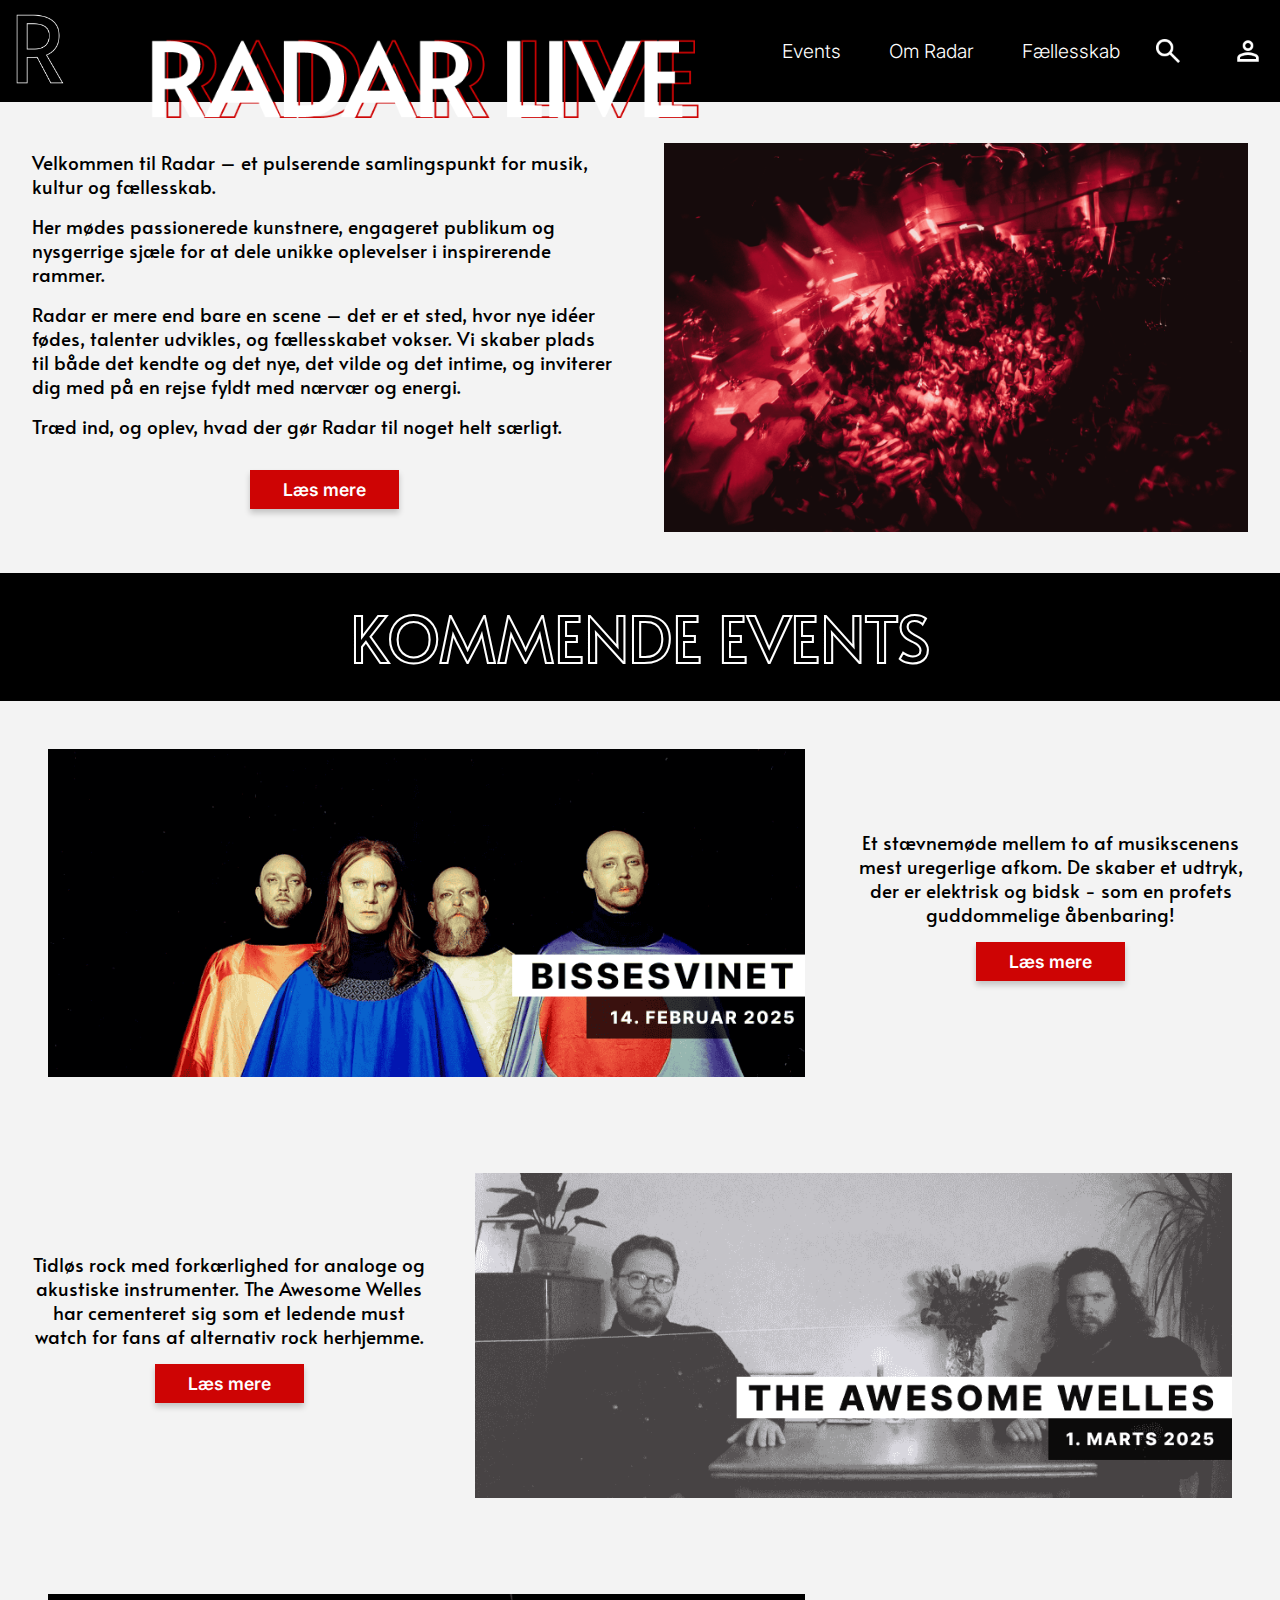
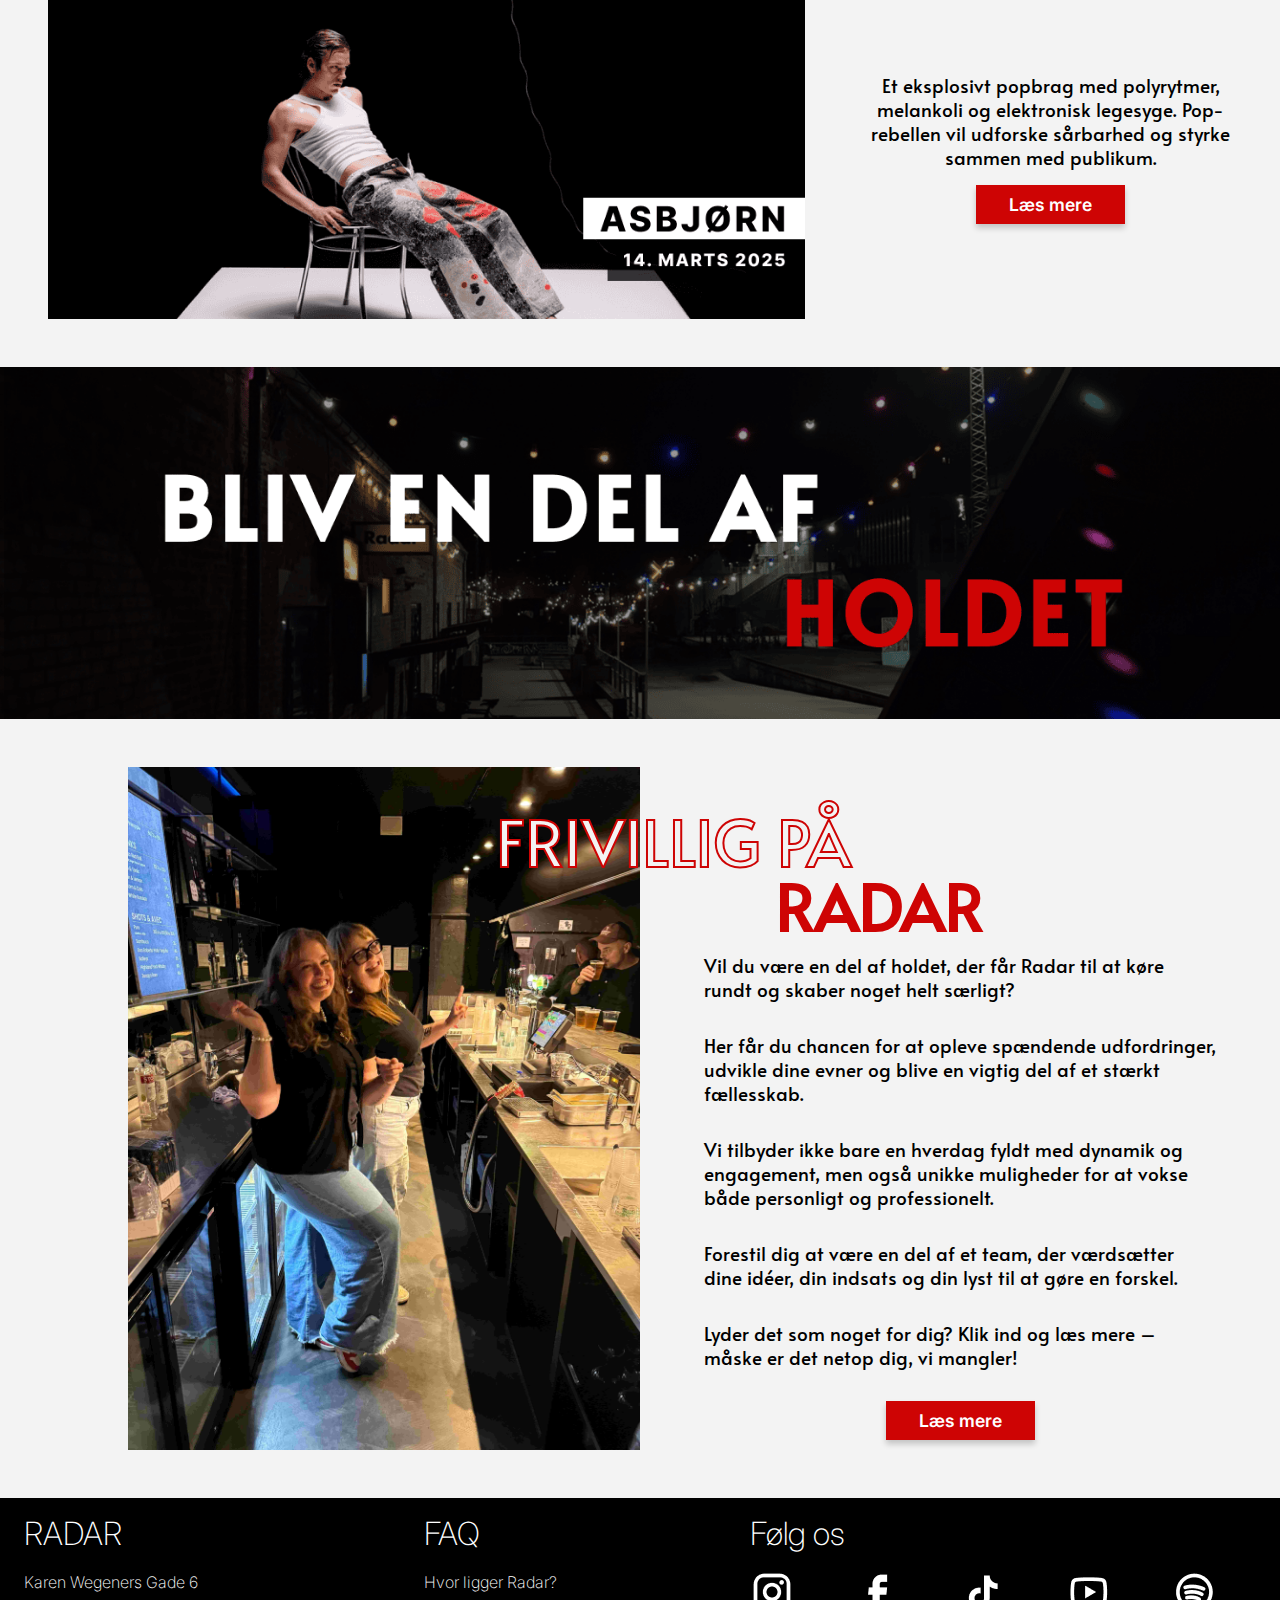
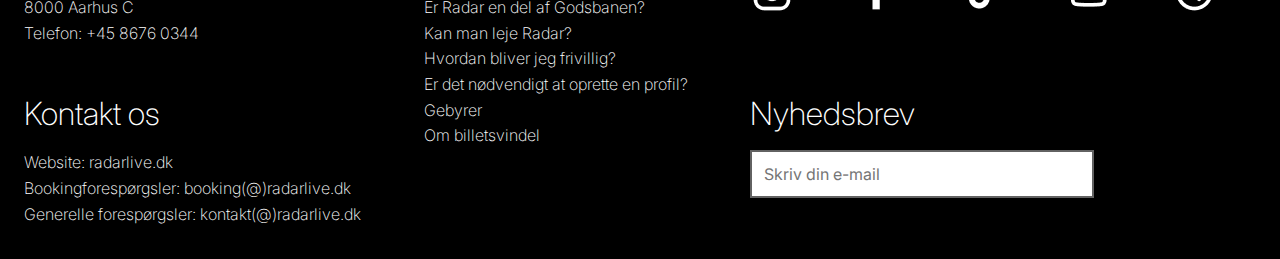
==== index.html @ 131a216a "Ny kloning med alle opdateringer" ====
<!DOCTYPE html>
<html lang="da">
  <head>
    <meta charset="UTF-8" />
    <meta name="viewport" content="width=device-width, initial-scale=1.0" />
    <title>RADAR LIVE</title>
    <link rel="icon" type="image/png" href="img/sort-lille-logo.png" />
    <!--CSS-->
    <link rel="stylesheet" href="css/style.css" />
    <!--Connected til google fonts og icons-->
    <link rel="preconnect" href="https://fonts.googleapis.com" />
    <link rel="preconnect" href="https://fonts.gstatic.com" crossorigin />
    <link href="https://fonts.googleapis.com/css2?family=Alata&family=Inter:ital,opsz,wght@0,14..32,100..900;1,14..32,100..900&display=swap" rel="stylesheet" />
  </head>

  <!------------------------------------------ body starter ------------------------------------------>
  <body>
    <!------------------------------------------ header starter ------------------------------------------>
    <header>
      <nav class="navigationsbar">
        <!-- logoer -->
        <div>
          <a href="index.html"><img src="img/hvidt-lille-logo.png" alt="RADAR logo" class="lille-logo" /></a>
        </div>
        <div>
          <a href="index.html"><img src="img/stort-logo.png" alt="RADAR LIVE" class="stort-logo" /></a>
        </div>

        <!-- burgermenuen -->
        <input type="checkbox" id="burgermenu" />
        <label for="burgermenu" class="menu-ikon">
          <img src="img/burgermenu.png" alt="Burgermenu" />
        </label>

        <!-- Submenu -->
        <div class="menu-items">
          <ul>
            <li><a href="#">EVENTS</a></li>
            <ul class="events-extra-items">
              <li><a href="kalender.html">KALENDER</a></li>
              <li><a href="#">TIDLIGERE EVENTS</a></li>
              <li><a href="#">BOOK RADAR</a></li>
            </ul>
            <li><a href="#">OM RADAR</a></li>
            <ul class="radar-extra-items">
              <li><a href="om-os.html">OM OS</a></li>
              <li><a href="#">STØT OS</a></li>
              <li><a href="#">VORES TEAM</a></li>
              <li><a href="#">NYHEDER</a></li>
              <li><a href="#">LOKALE SAMARBEJDER</a></li>
            </ul>
            <li><a href="#">FÆLLESSKAB</a></li>
            <ul class="faellesskab-extra-items">
              <li><a href="#">BLIV FRIVILLIG</a></li>
              <li><a href="bliv-medlem.html">BLIV MEDLEM</a></li>
              <li><a href="#">RADAR-BLOG</a></li>
              <li><a href="#">GALLERI</a></li>
              <li><a href="#">MERCHANDISE</a></li>
            </ul>
            <li><a href="#">MIN PROFIL</a></li>
            <li><a href="#">SØG</a></li>
            <li>
              <a href="#"><img src="img/frivillig-knap.png" alt="Bliv frivillig knap" class="frivillig-dropdown-knap" /></a>
            </li>
          </ul>
        </div>

        <!-- menupunkterne -->
        <div class="menupunkter">
          <a href="#">Events</a>
          <ul class="events-dropdown-menu">
            <li><a href="kalender.html">KALENDER</a></li>
            <li><a href="#">TIDLIGERE EVENTS</a></li>
            <li><a href="#">BOOK RADAR</a></li>
            <li>
              <a href="#"><img src="img/frivillig-knap.png" alt="Bliv frivillig knap" class="frivillig-dropdown-knap" /></a>
            </li>
          </ul>
          <a href="#">Om Radar</a>
          <ul class="radar-dropdown-menu">
            <li><a href="om-os.html">OM OS</a></li>
            <li><a href="#">STØT OS</a></li>
            <li><a href="#">LOKALE SAMARBEJDER</a></li>
            <li><a href="#">VORES TEAM</a></li>
            <li><a href="#">NYHEDER</a></li>
            <li>
              <a href="#"><img src="img/frivillig-knap.png" alt="Bliv frivillig knap" class="frivillig-dropdown-knap" /></a>
            </li>
          </ul>
          <a href="#">Fællesskab</a>
          <ul class="faellesskab-dropdown-menu">
            <li><a href="#">BLIV FRIVILLIG</a></li>
            <li><a href="bliv-medlem.html">BLIV MEDLEM</a></li>
            <li><a href="#">RADAR-BLOG</a></li>
            <li><a href="#">GALLERI</a></li>
            <li><a href="#">MERCHANDISE</a></li>
            <li>
              <a href="#"><img src="img/frivillig-knap.png" alt="Bliv frivillig knap" class="frivillig-dropdown-knap" /></a>
            </li>
          </ul>
        </div>

        <!-- søg og profil ikoner -->
        <div class="ikoner">
          <img src="img/soeg.png" alt="Søg" class="ikon" />
          <img src="img/profil.png" alt="Profil" class="ikon" />
        </div>
      </nav>
    </header>

    <!------------------------------------------ main starter ------------------------------------------>
    <main class="grid-container">
      <!---------------------- velkomst til mobil ---------------------->
      <section class="velkomst-mobil">
        <!-- billede taget af Jens Nordhausen -->
        <img src="img/forsidebillede-rod.png" alt="Billede af publikum" class="rod-forsidebillede" />

        <!-- overskrift -->
        <h1 id="velkomst-outline-overskrift">VELKOMMEN TIL</h1>
        <h2 id="rod-velkomst-overskrift">RADAR</h2>

        <!-- tekst -->
        <div class="forside-tekst">
          <p id="linje-et-velkomst-mobil">Et pulserende samlingspunkt for musik, kultur og fællesskab!</p>
          <p>Træd ind, og oplev, hvad der gør Radar til noget helt særligt.</p>
        </div>

        <!---------------------- velkomst til tablet ---------------------->
        <section class="velkomst-tablet">
          <div class="forside-tekst-tablet">
            <p id="forste-linje-tablet">Et pulserende samlingspunkt for musik, kultur og fællesskab.</p>
            <p class="anden-linje-desktop">Her mødes passionerede kunstnere, engageret publikum og nysgerrige sjæle for at dele unikke oplevelser i inspirerende rammer.</p>
            <p class="tredje-linje-desktop">
              Radar er mere end bare en scene – det er et sted, hvor nye idéer fødes, talenter udvikles, og fællesskabet vokser. Vi skaber plads til både det kendte og det nye, det vilde og det
              intime, og inviterer dig med på en rejse fyldt med nærvær og energi.
            </p>
            <p class="fjerde-linje-desktop">Træd ind, og oplev, hvad der gør Radar til noget helt særligt.</p>
          </div>
        </section>

        <!-- første knap -->
        <div class="knap-container">
          <a href="om-os.html"><button class="forside-knap">Læs mere</button></a>
        </div>
      </section>

      <!---------------------- velkomst til desktop ---------------------->
      <section class="velkomst-desktop">
        <img src="img/forsidebillede-rod.png" alt="Billede af publikum" class="rod-forsidebillede-desktop" />
        <div class="forside-tekst-desktop">
          <p id="forste-linje-desktop">Velkommen til Radar – et pulserende samlingspunkt for musik, kultur og fællesskab.</p>
          <p class="anden-linje-desktop">Her mødes passionerede kunstnere, engageret publikum og nysgerrige sjæle for at dele unikke oplevelser i inspirerende rammer.</p>
          <p class="tredje-linje-desktop">
            Radar er mere end bare en scene – det er et sted, hvor nye idéer fødes, talenter udvikles, og fællesskabet vokser. Vi skaber plads til både det kendte og det nye, det vilde og det intime,
            og inviterer dig med på en rejse fyldt med nærvær og energi.
          </p>
          <p class="fjerde-linje-desktop">Træd ind, og oplev, hvad der gør Radar til noget helt særligt.</p>
          <div class="knap-container-desktop">
            <a href="om-os.html"><button class="forside-knap">Læs mere</button></a>
          </div>
        </div>
      </section>

      <!---------------------- koncertforslag mobil og tablet ---------------------->
      <!-- første banner -->
      <section>
        <h1 class="kommende-events-banner">KOMMENDE EVENTS</h1>
      </section>

      <!-- bissesvinet -->
      <section>
        <img src="img/artister/bissesvinet-mobil.png" alt="Billede af Bissesvinet" class="banner-mobil" />
        <img src="img/artister/bissesvinet-desktop.png" alt="Billede af Bissesvinet" class="banner-tablet" />
        <p class="bissesvinet-mobiltekst">Oplev et stævnemøde mellem to af musikscenens mest uregerlige afkom.</p>
        <div class="knap-container">
          <button class="forside-knap">Læs mere</button>
        </div>
        <!--desktop-->
        <div class="bissesvinet-desktop">
          <img src="img/artister/bissesvinet-desktop.png" alt="Billede af Bissesvinet" class="artist-forside" />
          <p class="bissesvinet-tekst-desktop">
            Et stævnemøde mellem to af musikscenens mest uregerlige afkom. De skaber et udtryk, der er elektrisk og bidsk - som en profets guddommelige åbenbaring!
            <button class="desktop-forside-knap">Læs mere</button>
          </p>
        </div>
      </section>

      <!-- the awesome welles -->
      <section>
        <img src="img/artister/taw-mobil.png" alt="Billede af The Awesome Welles" class="banner-mobil" />
        <img src="img/artister/taw-desktop.png" alt="Billede af The Awesome Welles" class="banner-tablet" />
        <p class="taw-mobiltekst">Tidløs rock med forkærlighed for analoge og akustiske instrumenter.</p>
        <div class="knap-container">
          <button class="forside-knap">Læs mere</button>
        </div>
        <!--desktop-->
        <div class="taw-desktop">
          <img src="img/artister/taw-desktop.png" alt="Billede af The Awesome Welles" class="taw-artist-forside" />
          <p class="taw-tekst-desktop">
            Tidløs rock med forkærlighed for analoge og akustiske instrumenter. The Awesome Welles har cementeret sig som et ledende must watch for fans af alternativ rock herhjemme.
            <button class="desktop-forside-knap">Læs mere</button>
          </p>
        </div>
      </section>

      <!-- asbjørn -->
      <section>
        <img src="img/artister/asbjorn-mobil.png" alt="Billede af Asbjørn" class="banner-mobil" />
        <img src="img/artister/asbjorn-desktop.png" alt="Billede af Asbjørn" class="banner-tablet" />
        <p class="asbjorn-mobiltekst">Et eksplosivt popbrag med polyrytmer, melankoli og elektronisk legesyge.</p>
        <div class="knap-container">
          <button class="forside-knap">Læs mere</button>
        </div>
        <!--desktop-->
        <div class="asbjorn-desktop">
          <img src="img/artister/asbjorn-desktop.png" alt="Billede af Asbjørn" class="artist-forside" />
          <p class="asbjorn-tekst-desktop">
            Et eksplosivt popbrag med polyrytmer, melankoli og elektronisk legesyge. Pop-rebellen vil udforske sårbarhed og styrke sammen med publikum.
            <button class="desktop-forside-knap">Læs mere</button>
          </p>
        </div>
      </section>

      <!---------------------- frivillig sektion ---------------------->
      <!-- banner -->
      <section>
        <img src="img/frivillig-banner-mobil.png" alt="Bliv frivillig på radar-banner" class="banner-mobil" />
        <img src="img/frivillig-banner-desktop.png" alt="Bliv en del af holdet banner" class="frivillig-banner" />
      </section>
      <!-- selve frivillig sektionen -->
      <section class="frivillig-sektion-mobil">
        <img src="img/emma-minna-mobil.png" alt="To frivillige bag baren" class="emma-minna-mobil" />
        <img src="img/emma-minna-desktop.jpg" alt="To frivillige bag baren" class="emma-minna-desktop" />
        <div>
          <p class="sektion-overskrift">Vil du være med til at skabe noget helt særligt?</p>
          <p class="brodtekst-mobil">Bliv frivillig hos os og mærk, hvor fedt det er at gøre en forskel for lokalsamfundet og kulturscenen samtidig med, at du får uforglemmelige oplevelser.</p>
          <p class="brodtekst-mobil">
            Er du klar? <br />
            Klik ind og læs mere – måske er det lige dig vi mangler!
          </p>
          <div class="knap-container">
            <button class="forside-knap">Læs mere</button>
          </div>
        </div>
      </section>

      <!-- desktop-->
      <section class="frivillig-sektion-desktop">
        <img src="img/emma-minna-desktop.jpg" alt="To frivillige bag baren" class="emma-minna-desktop" />
        <h1 id="frivillig-outline-overskrift">FRIVILLIG PÅ</h1>
        <h2 id="rod-frivillig-overskrift">RADAR</h2>
        <div class="brodtekst-desktop">
          <p>Vil du være en del af holdet, der får Radar til at køre rundt og skaber noget helt særligt?</p>
          <p>Her får du chancen for at opleve spændende udfordringer, udvikle dine evner og blive en vigtig del af et stærkt fællesskab.</p>
          <p>Vi tilbyder ikke bare en hverdag fyldt med dynamik og engagement, men også unikke muligheder for at vokse både personligt og professionelt.</p>
          <p>Forestil dig at være en del af et team, der værdsætter dine idéer, din indsats og din lyst til at gøre en forskel.</p>
          <p>Lyder det som noget for dig? Klik ind og læs mere – måske er det netop dig, vi mangler!</p>
          <button class="desktop-forside-knap">Læs mere</button>
        </div>
      </section>
    </main>

    <!------------------------------------------ footer ------------------------------------------>
    <footer>
      <div class="footer-mobil">
        <!-- radar sektion -->
        <h1 class="footer-overskrift-mobil">RADAR</h1>
        <p class="footer-tekst-mobil">
          Karen Wegeners Gade 6 <br />
          8000 Aarhus C <br />
          Telefon: +45 8676 0344
        </p>

        <!-- kontakt os sektion -->
        <h2 class="footer-overskrift-mobil">Kontakt os</h2>
        <p class="footer-tekst-mobil">
          Website: radarlive.dk <br />
          Bookingforespørgsler: booking(@)radarlive.dk <br />
          Generelle forespørgsler: kontakt(@)radarlive.dk
        </p>

        <!-- faq sektion -->
        <h3 class="footer-overskrift-mobil">FAQ</h3>
        <p class="footer-tekst-mobil">
          Hvordan bliver jeg frivillig? <br />
          Hvor ligger Radar? <br />
          Om billetsvindel
        </p>

        <!-- følg os sektion -->
        <h4 class="footer-overskrift-mobil">Følg os</h4>
        <img src="img/some-ikoner.png" alt="SoMe-ikoner" class="some-ikoner" />

        <!-- nyhedsbrev sektion -->
        <h5 class="footer-overskrift-mobil">Nyhedsbrev</h5>
        <form>
          <input type="email" placeholder="Skriv din e-mail" class="email-felt" required />
        </form>
      </div>
      <!------------------- desktop ------------------->
      <div class="footer-desktop">
        <!-- radar sektion -->
        <h1 class="radar-footer-overskrift-desktop">RADAR</h1>
        <p class="radar-footer-tekst-desktop">
          Karen Wegeners Gade 6 <br />
          8000 Aarhus C <br />
          Telefon: +45 8676 0344
        </p>

        <!-- kontakt os sektion -->
        <h2 class="kontakt-footer-overskrift-desktop">Kontakt os</h2>
        <p class="kontakt-footer-tekst-desktop">
          Website: radarlive.dk <br />
          Bookingforespørgsler: booking(@)radarlive.dk <br />
          Generelle forespørgsler: kontakt(@)radarlive.dk
        </p>

        <!-- faq sektion -->
        <h3 class="faq-footer-overskrift-desktop">FAQ</h3>
        <p class="faq-footer-tekst-desktop">
          Hvor ligger Radar? <br />
          Er Radar en del af Godsbanen? <br />
          Kan man leje Radar? <br />
          Hvordan bliver jeg frivillig? <br />
          Er det nødvendigt at oprette en profil? <br />
          Gebyrer <br />
          Om billetsvindel
        </p>

        <!-- følg os sektion -->
        <h4 class="some-footer-overskrift-desktop">Følg os</h4>
        <img src="img/some-ikoner.png" alt="SoMe-ikoner" class="some-ikoner" />

        <!-- nyhedsbrev sektion -->
        <h5 class="nyhedsbrev-footer-overskrift-desktop">Nyhedsbrev</h5>
        <form class="nyhedsbrev">
          <input type="email" placeholder="Skriv din e-mail" class="email-felt" required />
        </form>
      </div>
    </footer>
  </body>
</html>
---- css/style.css ----
/* CSS Reset */
*,
*::after,
*::before {
  margin: 0;
  padding: 0;
  box-sizing: border-box;
}

/* prettier-ignore */
html, body, div, span, applet, object, iframe, h1, h2, h3, h4, h5, h6, p, blockquote, pre, a, abbr, acronym, address, big, cite, code,
del, dfn, em, img, ins, kbd, q, s, samp, small, strike, strong, sub, sup, tt, var, b, u, i, center, dl, dt, dd, ol, ul, li,
fieldset, form, label, legend, table, caption, tbody, tfoot, thead, tr, th, td, article, aside, canvas, details, embed, figure, figcaption, 
footer, header, hgroup, menu, nav, output, ruby, section, summary, time, mark, audio, video {
	margin: 0;
	padding: 0;
	border: 0;
	font-size: 100%;
	font: inherit;
	vertical-align: baseline;
}

/* HTML5 display-role reset for older browsers */
/* prettier-ignore */
article, aside, details, figcaption, figure, footer, header, hgroup, menu, nav, section {
	display: block;
}

/* prettier-ignore */
ol, ul {
	list-style: none;
}
/* prettier-ignore */
blockquote, q {
	quotes: none;
}
/* prettier-ignore */
blockquote:before, blockquote:after,
q:before, q:after {
	content: '';
	content: none;
}
table {
  border-collapse: collapse;
  border-spacing: 0;
}

/* ------------------------------------------------ Min css starter ------------------------------------------------ */
body {
  background-color: #f3f3f3;
  font-size: 1.2rem;
  font-family: "alata", sans-serif;
  font-weight: 400;
  line-height: 1.5rem;
  overflow-x: hidden;
}

/* ------------------------------------------------ navigationsbar ------------------------------------------------ */
/* -- navigation -- */
.navigationsbar {
  display: grid;
  grid-template-columns: auto 1fr auto;
  position: relative;
  background-color: black;
  align-items: center;
  padding: 0.5rem 1rem;
}

/* -- logo -- */
.lille-logo {
  grid-area: "lille-logo";
  width: auto;
  max-width: 2rem;
}

/* -- Skjul menupunkter, søg/profil ikoner, stort logo og checkboxen -- */
/* prettier-ignore */
.menupunkter, .ikoner, .stort-logo, #burgermenu, .events-extra-items, .radar-extra-items, .faellesskab-extra-items {
  display: none;
}

/* -- Burgermenu-ikon styling (åbner menuen) -- */
.menu-ikon {
  display: block;
  width: 2rem;
  grid-area: "burgermenu";
}

.menu-ikon img {
  width: 120%;
  height: auto;
}

/* -- Submenu styling -- */
.menu-items {
  display: none;
  position: absolute;
  top: 100%;
  width: 100%;
  background-color: #ce3434;
  padding: 1rem;
  box-shadow: -0.25rem 0.25rem 0.5rem rgba(0, 0, 0, 0.2); /* skygge */
  text-align: left;
  z-index: 1;
}

.frivillig-dropdown-knap {
  width: 50%;
}

/* -- når submenuen er åben -- */
#burgermenu:checked + .menu-ikon + .menu-items {
  display: block;
}

.menu-items ul {
  list-style: none;
}

.menu-items li {
  padding: 0.5rem 0;
}

.menu-items a {
  color: white;
  text-decoration: none;
  font-family: inter, sans-serif;
  font-size: 1.3rem;
}

/* -- Hover effekt på menupunkter -- */
.menu-items a:hover {
  text-decoration: underline white;
}

/* Juster skrifttype for alle ekstra punkter */
.events-extra-items li a,
.radar-extra-items li a,
.faellesskab-extra-items li a {
  font-size: 1rem;
  margin-left: 2rem;
}

.menu-items ul > li:first-child:hover + .events-extra-items,
.events-extra-items:hover {
  display: block;
}

/* Vis radar-extra-items ved hover over OM RADAR */
.menu-items ul > li:nth-child(3):hover + .radar-extra-items,
.radar-extra-items:hover {
  display: block;
}

/* Vis faellesskab-extra-items ved hover over FÆLLESSKAB */
.menu-items ul > li:nth-child(5):hover + .faellesskab-extra-items,
.faellesskab-extra-items:hover {
  display: block;
}

/* ------------------------------------------------ forside ------------------------------------------------ */
.grid-container {
  display: grid;
  grid-template-columns: 1fr;
  width: 100%;
}

/* -- forside billede -- */
.rod-forsidebillede {
  max-width: 100vw;
  height: auto;
}

/* -- overskrift -- */
#velkomst-outline-overskrift {
  font-size: 3rem;
  color: transparent;
  -webkit-text-stroke: 2px #ce0404;
  text-align: center;
  margin-top: 1rem;
  margin-bottom: 0.5rem;
  line-height: 1;
}

#rod-velkomst-overskrift {
  font-size: 3rem;
  color: #ce0404;
  -webkit-text-stroke: 2px #ce0404;
  text-align: center;
  line-height: 1;
}

/* -- velkomst tekst mobil -- */
.forside-tekst {
  display: grid;
  text-align: center;
  line-height: 1.3;
  margin: 2rem 3rem 0rem 3rem;
}

.velkomst-mobil {
  display: grid;
}

#linje-et-velkomst-mobil {
  margin-bottom: 1rem;
}

/* -- skjul tablet og desktop indhold -- */
/* prettier-ignore */
.velkomst-tablet, .desktop-forside-knap, .velkomst-desktop, .bissesvinet-desktop,
.taw-desktop, .asbjorn-desktop, .banner-tablet, .frivillig-banner,
.frivillig-sektion-desktop, .emma-minna-desktop, .footer-desktop {
  display: none;
}

/* -- styling af knap -- */
.knap-container {
  display: grid;
  grid-column: 1/-1;
  justify-content: center;
  align-items: center;
  margin-bottom: 2.5rem;
}

/* prettier-ignore */
.forside-knap, .desktop-forside-knap, .medlem-knap-desktop, .historie-knap, .stot-knap, .kalender-knap {
  background-color: #ce0404;
  border: 1px solid #ce0404;
  color: white;
  font-family: inter, sans-serif;
  font-weight: 600;
  font-size: 1.1rem;
  padding: 0.5rem 2rem;
  margin: 1rem 0;
  box-shadow: 0px 4px 6px rgba(0, 0, 0, 0.2); /* Skygge */
}

/* -- event banner -- */
.kommende-events-banner {
  font-size: 2.5rem;
  color: transparent;
  -webkit-text-stroke: 2px white;
  background-color: black;
  text-align: center;
  padding: 2rem 0;
  line-height: 1; /* linjeafstand */
}

.banner-mobil {
  width: 100vw;
}

/* -- mobiltekst under billederne -- */
.bissesvinet-mobiltekst,
.taw-mobiltekst,
.asbjorn-mobiltekst {
  display: grid;
  text-align: center;
  padding: 1.5rem 1.5rem 0.2rem 1.5rem;
}

/* -- frivillig billede -- */
.emma-minna-mobil {
  display: grid;
  margin-top: 2rem;
  justify-self: center;
  max-width: 70vw;
}

.sektion-overskrift {
  display: grid;
  text-align: center;
  font-size: 1.4rem;
  padding: 1rem 2rem; /* -- top/bund & siderne -- */
}

.brodtekst-mobil {
  display: grid;
  margin: 1.5rem 1rem;
}

/* ------------------------------------------------ footer ------------------------------------------------ */
.footer-mobil {
  display: grid;
  font-family: inter, sans-serif;
  font-weight: 200;
  color: white;
  background-color: black;
}

.footer-overskrift-mobil {
  display: grid;
  font-size: 2rem;
  padding: 1.5rem;
}

.footer-tekst-mobil {
  display: grid;
  font-size: 1rem;
  padding: 0 0 2rem 1.5rem; /* -- top, højre, bund, venstre -- */
  line-height: 1.6;
}

.some-ikoner {
  display: grid;
  padding: 0 1.5rem 1.5rem 1.5rem; /* -- top, højre, bund, venstre -- */
  max-width: 100vw;
}

/* -- tilmeld nyhedsbrev -- */
.email-felt {
  margin-left: 1.5rem;
  padding: 0.75rem 5rem 0.75rem 0.75rem; /* -- top, højre, bund, venstre -- */
  border: 2px solid #626262;
  font-size: 1rem;
  font-family: inter, sans-serif;
  color: #ffffff;
  max-width: 100%;
  margin-bottom: 10%;
}

/* ------------------------------------------------ bliv medlem ------------------------------------------------ */
.breadcrumbs {
  color: #777777;
  font-family: alata, sans-serif;
  font-size: 1rem;
  padding-top: 2rem;
  padding-left: 2rem;
}

.bliv-medlem-mobil {
  display: grid;
  grid-template-columns: 1fr;
}

/* -- overskrift -- */
#bliv-medlem-overskrift {
  display: flex;
  justify-content: start;
  align-items: center;
  gap: 1rem;
  margin: 2.5rem 0 0 2rem; /* top, højre, bund, venstre */
}

/* -- styling af den enkelte overskrift -- */
.outline-overskrift {
  font-size: 3rem;
  color: transparent;
  -webkit-text-stroke: 2px #ce0404;
  text-align: start;
  line-height: 1;
}

.rod-overskrift {
  font-size: 3rem;
  color: #ce0404;
  -webkit-text-stroke: 2px #ce0404;
  text-align: start;
  line-height: 1;
}

.medlem-tablet-tekst {
  display: grid;
  text-align: center;
  margin: 2rem 2rem 0 2rem; /* top, højre, bund, venstre */
}

/* prettier-ignore */
.medlem-desktop-tekst, .det-hiphop-desktop, .fordele-tekst-desktop, .afsluttende-tekst-medlem {
  display: none;
}

.radar-facade {
  display: grid;
  width: 100%;
  height: auto;
  padding: 2rem;
}

.bliv-medlem-tekst {
  display: grid;
  margin: 0 2rem 2rem 2rem; /* top, højre, bund, venstre */
}

.fordele {
  display: grid;
  grid-template-columns: 1fr;
  grid-template-rows: auto;
  align-items: center; /* centrerer indholdet vertikalt */
}

.det-hiphop {
  grid-column: 1;
  grid-row: 1;
  justify-self: end; /* til højre i grid */
  margin-right: 2rem;
  max-width: 100%;
  height: auto;
}

#fordele-overskrift {
  display: grid;
  grid-column: 1;
  grid-row: 1;
  font-size: 3rem;
  color: #f3f3f3;
  -webkit-text-stroke: 2px #ce0404;
  text-align: start;
  align-self: end;
  margin-left: 2rem;
  line-height: 1;
}

.fordele-tekst {
  display: grid;
  margin: 2rem 0 0 2rem; /* top, højre, bund, venstre */
}

#linje-et-fordele {
  margin-bottom: 1rem;
}

.punkt-tekst {
  margin: 0 2rem 1rem 3rem; /* top, højre, bund, venstre */
  list-style-type: disc;
  line-height: 1.5;
}

#slut-tekst-fordele {
  text-align: center;
  margin: 0 3rem 3rem 3rem;
}

/* ------------------------------------------------ om os ------------------------------------------------ */
/* prettier-ignore */
.desktopvideo, .radar-i-tal-desktop, .foto-bar-desktop, .historien-bag-desktop-img, .historien-bag-sektion-desktop, .stot-musikken-desktop, .om-os-desktop,  
.stot-musikken-sektion-desktop {
  display: none;
}

.mobilvideo {
  display: grid;
  max-width: 100%;
}

/* -- om os sektion -- */
.om-os-mobil {
  display: grid;
  grid-template-columns: 1fr;
}

/* -- overskrift -- */
#om-os-overskrift {
  display: flex;
  justify-content: start;
  align-items: center;
  gap: 1rem;
  margin: 2.5rem 0 0 2rem; /* top, højre, bund, venstre */
}

.medlem-tablet-tekst {
  display: grid;
  text-align: center;
  margin: 2rem 2rem 0 2rem; /* top, højre, bund, venstre */
}

.om-os-intro-tekst {
  display: grid;
  text-align: center;
  font-size: 1.4rem;
  line-height: 1.2;
  margin: 2rem 2rem 0 2rem; /* top, højre, bund, venstre */
}

.om-os-mobil-tekst {
  display: grid;
  text-align: start;
  margin: 2rem 2rem 0 2rem; /* top, højre, bund, venstre */
}

.om-os-radar {
  display: grid;
  max-width: 50%;
  justify-self: end;
  margin: 2rem 2rem 0 0; /* top, højre, bund, venstre */
  z-index: 1;
}

.om-os-godsbanen {
  display: grid;
  max-width: 50%;
  margin: -3rem 0 2rem 2rem; /* top, højre, bund, venstre */
}

.bliv-medlem-tekst {
  display: grid;
  margin: 0 2rem 2rem 2rem; /* top, højre, bund, venstre */
}

/* -- radar i tal -- */
.radar-i-tal-mobil {
  display: grid;
  width: 100%;
  margin: 2rem 0;
}

/* -- historien bag radar sektion -- */
.historen-bag-sektion-mobil {
  display: grid;
  position: relative;
}

/* -- overskrift -- */
.historien-bag-radar-overskrift {
  display: grid;
  grid-template-columns: 1fr;
  z-index: 1;
}

#historien-bag-rod-overskrift {
  grid-column: 1;
  font-size: 3rem;
  color: #ce0404;
  -webkit-text-stroke: 2px #ce0404;
  text-align: center;
  line-height: 1;
}

#radar-outline-overskrift {
  grid-column: 1;
  font-size: 3rem;
  color: #f3f3f3;
  -webkit-text-stroke: 2px #ce0404;
  text-align: center;
  margin-left: 12rem;
  margin-bottom: 0.5rem;
  line-height: 1;
}

.historien-bag-mobil-img {
  justify-self: center;
  width: 90%;
  margin-top: -1.5rem;
  margin-bottom: 2rem;
}

.historie-mobil-tekst p {
  grid-column: 1fr;
  margin: 0 2rem 1rem 2rem;
}

/* -- foto bar -- */
.foto-bar-mobil {
  display: grid;
  overflow-x: auto; /* horisontal scrolling */
}

.foto-bar-mobil img {
  height: 40vh; /* 40% af viewportens højde */
  margin-bottom: 3rem;
}

/* -- støt musikken og få fordele sektion -- */
.stot-musikken-sektion {
  display: grid;
}

.stot-musikken-overskrift {
  display: grid;
  grid-template-columns: auto auto;
  gap: 1rem;
}

/* -- overskrift -- */
#stot-musikken-outline-overskrift {
  grid-column: 1 /-1;
  font-size: 2rem;
  color: transparent;
  -webkit-text-stroke: 2px #ce0404;
  text-align: start;
  margin-left: 3rem;
  line-height: 1;
}

#og-fa-outline-overskrift {
  grid-column: 1;
  font-size: 2rem;
  color: #f3f3f3;
  -webkit-text-stroke: 2px #ce0404;
  text-align: end;
  line-height: 1;
  margin-left: 9rem;
  z-index: 1;
}

#fordele-rod-overskrift {
  grid-column: 2;
  font-size: 2rem;
  color: #ce0404;
  -webkit-text-stroke: 2px #ce0404;
  text-align: start;
  line-height: 1;
  z-index: 1;
}

.stot-musikken-mobil {
  display: grid;
  width: 70%;
  justify-self: center;
  margin-top: -0.5rem;
}

.stot-musikken-tekst p {
  margin: 2rem;
}

/* ------------------------------------------------ kalender ------------------------------------------------ */

/* prettier-ignore */
.januar-sektion-tablet, .januar-sektion-desktop, .februar-sektion-tablet, .februar-sektion-desktop, .streg-desktop {
  display: none;
}
/* -- overskrift -- */
.kalender-overskrift {
  text-align: left;
  font-size: 3rem;
  margin: 2rem 0 1rem 2rem;
}

/* prettier-ignore */
.januar-sektion-mobil, .februar-sektion-mobil {
  display: grid;
  justify-content: center;
  margin-bottom: 3rem;
}

/* -- billeder -- */
.kalender-billede-mobil {
  margin-top: 3rem;
}

.lille-kalender-tekst {
  font-size: 0.8rem;
}

/* -- streg der adskiller månederne -- */
.horisontal-streg {
  border: none;
  height: 1px; /* tykkelse */
  background-color: black;
  margin: 2rem 0;
  width: 100%;
}

/* -- knap -- */
.kalender-knap {
  margin-bottom: 3rem;
}

/* ------------------------------------------------ Media query for små tablets ------------------------------------------------ */
@media (min-width: 600px) {
  /* ------------------------------------------------ navigationsbar ------------------------------------------------ */
  /* -- styling af navigationsbar -- */
  .navigationsbar {
    display: grid;
    grid-template-columns: auto auto auto;
    grid-template-areas: "lille-logo stort-logo burgermenu";
    background-color: black;
    align-items: center;
    gap: 2rem;
    padding: 0.3rem 1rem;
  }

  .frivillig-dropdown-knap {
    width: 35%;
  }

  /* -- stort logo styling -- */
  .stort-logo {
    grid-area: "stort-logo";
    display: block;
    max-width: 70%;
    height: auto;
    justify-self: center;
    position: relative; /* logoet kan flyttes med margin */
    margin-bottom: -3rem; /* flyt logoet nedad med negativ margin */
    z-index: 2; /* logo over navigationen og dropdown */
  }

  /* ------------------------------------------------ content ------------------------------------------------ */
  /* -- vis tablet tekst -- */
  .velkomst-tablet {
    display: grid;
    text-align: center;
    margin: 2rem;
  }

  .forside-tekst-desktop {
    margin: 1rem 0;
  }

  /* prettier-ignore */
  #forste-linje-tablet, .anden-linje-desktop,  .tredje-linje-desktop, .fjerde-linje-desktop {
    padding-bottom: 1rem;
  }

  /* prettier-ignore */
  .forside-knap:hover, .desktop-forside-knap:hover, .medlem-knap-desktop:hover, .historie-knap:hover, .stot-knap:hover, .kalender-knap:hover {
    background-color: white;
    color: #9f0404;
    border: 1px solid;
    border-color: #9f0404;
    transition: background-color 0.3s ease, color 0.3s ease; /* glidende overgang */
    box-shadow: 0px 6px 10px rgba(0, 0, 0, 0.2); /* Skygge */
  }

  /* -- kommende events banner styling -- */
  .kommende-events-banner {
    font-size: 4rem;
  }

  /* prettier-ignore */
  .banner-mobil, .forside-tekst, .emma-minna-mobil {
    display: none;
  }

  /* -- frivillig styling -- */
  .banner-tablet,
  .frivillig-banner {
    display: block;
    width: 100vw;
  }

  .frivillig-sektion-mobil {
    display: grid;
    grid-template-columns: 1fr 1fr;
    grid-template-rows: auto;
    gap: 1rem;
    align-items: center; /* Vertikal centrering */
    margin: 2rem 0;
  }

  .emma-minna-desktop {
    display: grid;
    grid-column: 1;
    justify-self: center;
    max-width: 40vw;
  }

  .sektion-overskrift,
  .brodtekst-mobil,
  .forside-knap {
    grid-column: 2;
    justify-self: start;
  }

  .knap-container {
    margin-bottom: 0;
  }

  /* ------------------------------------------------ bliv medlem ------------------------------------------------ */
  .det-hiphop {
    display: none;
  }

  .breadcrumbs {
    color: #777777;
    font-family: alata, sans-serif;
    font-size: 1rem;
    padding-top: 2rem;
    padding-left: 2rem;
  }

  .outline-overskrift {
    grid-column: 1;
    font-size: 3rem;
    color: transparent;
    -webkit-text-stroke: 2px #ce0404;
    text-align: start;
    line-height: 1;
  }

  .rod-overskrift {
    grid-column: 1;
    font-size: 3rem;
    color: #ce0404;
    -webkit-text-stroke: 2px #ce0404;
    text-align: start;
    line-height: 1;
  }

  .radar-facade {
    display: grid;
    width: 100%;
    height: auto;
    padding: 2rem;
  }

  .medlem-tablet-tekst {
    display: grid;
  }

  .bliv-medlem-tekst {
    display: grid;
    margin: 0 2rem 2rem 2rem; /* top, højre, bund, venstre */
  }

  .fordele {
    display: grid;
    grid-template-columns: 1fr 1fr;
    grid-template-rows: auto;
    align-items: center; /* centrerer indholdet vertikalt */
  }

  .det-hiphop-desktop {
    display: grid;
    grid-column: 1;
    margin: 2rem;
    max-width: 100%;
    height: auto;
  }

  #fordele-overskrift {
    display: grid;
    grid-column: 2;
    font-size: 3rem;
    color: #f3f3f3;
    -webkit-text-stroke: 2px #ce0404; /* 2px rødt omrids */
    text-align: start;
    align-self: start;
    margin-top: 7rem;
    margin-left: -2rem;
    line-height: 1; /* linjeafstand */
  }

  .fordele-tekst {
    display: grid;
    grid-column: 2;
    grid-row: 1;
    margin: 10rem 0 0 4rem; /* top, højre, bund, venstre */
  }

  #linje-et-fordele {
    margin-bottom: 1rem;
  }

  .punkt-tekst {
    margin: 0 2rem 1rem 3rem; /* top, højre, bund, venstre */
    list-style-type: disc;
    line-height: 1.5;
  }

  #slut-tekst-fordele {
    display: grid;
    grid-column: 1/-1;
    text-align: center;
    margin: 0 3rem 3rem 3rem;
  }

  /* ------------------------------------------------ om os ------------------------------------------------ */
  /* prettier-ignore */
  .radar-i-tal-mobil, .foto-bar-mobil, .historien-bag-mobil-img, .stot-musikken-mobil {
    display: none;
  }

  #radar-outline-overskrift {
    z-index: 2;
  }

  .historien-bag-desktop-img {
    display: grid;
    justify-self: center;
    width: 90%;
    margin-top: -1.5rem;
    margin-bottom: 2rem;
  }

  /* -- radar i tal banner -- */
  .radar-i-tal-desktop {
    display: grid;
    width: 100%;
    margin: 3rem 0;
  }

  /* -- foto bar -- */
  .foto-bar-desktop {
    display: grid;
    overflow-x: auto; /* horisontal scrolling */
  }

  .foto-bar-desktop img {
    height: 60vh; /* 40% af viewportens højde */
    margin-bottom: 3rem;
  }

  /* -- støt musikken sektion -- */
  /* prettier-ignore */
  #stot-musikken-outline-overskrift, #og-fa-outline-overskrift, #fordele-rod-overskrift {
    font-size: 3rem;
    -webkit-text-stroke: 2px #ce0404;
  }

  #stot-musikken-outline-overskrift {
    margin-left: 5rem;
  }

  .stot-musikken-desktop {
    display: grid;
    width: 80%;
    justify-self: center;
    margin-top: -0.5rem;
  }

  /* ------------------------------------------------ kalender ------------------------------------------------ */
  .januar-sektion-mobil,
  .februar-sektion-mobil {
    display: none;
  }

  .januar-sektion-tablet,
  .februar-sektion-tablet {
    display: grid;
    grid-template-columns: 1fr 1fr;
    justify-items: center;
  }

  .kalender-billede-tablet {
    margin-top: 3rem;
    display: block;
    height: auto;
    transition: filter 0.3s ease; /* glidende overgang ved sløring */
  }

  .kalender-billede-container {
    position: relative;
    display: inline-block; /* Tilpas til billedets størrelse */
  }

  .kalender-billede-container:hover .kalender-billede-tablet {
    filter: blur(4px); /* slører billedet ved hover */
  }

  .laes-mere-overlay {
    position: absolute;
    top: 50%;
    left: 50%;
    transform: translate(-50%, -50%);
    background-color: rgba(206, 4, 4, 0.9); /* semi-transparent rød baggrund */
    color: white;
    font-family: "Inter", sans-serif;
    font-weight: bold;
    font-size: 1.2rem;
    padding: 0.5rem 1rem;
    text-align: center;
    opacity: 0; /* usynlig teksten til at starte med */
    transition: opacity 0.3s ease; /* glidende overgang for visning */
  }

  .kalender-billede-container:hover .laes-mere-overlay {
    opacity: 1; /* Viser teksten ved hover */
  }
}

/* ------------------------------------------------ Media query for desktops ------------------------------------------------ */
@media (min-width: 900px) {
  /* ------------------------------------------------ navigationsbar ------------------------------------------------ */
  /* -- styling af navigationsbar -- */
  .navigationsbar {
    display: grid;
    grid-template-columns: auto auto auto auto;
    grid-template-areas: "lille-logo stort-logo menupunkter ikoner";
    background-color: black;
    align-items: center;
    gap: 2rem;
    padding: 0.3rem 1rem;
  }

  /* -- lille logo styling -- */
  .lille-logo {
    width: auto;
    max-width: 3rem; /* bredden af containeren */
    height: auto;
    justify-self: start; /* placeres til venstre */
  }

  /* -- stort logo styling -- */
  .stort-logo {
    grid-area: "stort-logo";
    display: block;
    max-width: 85%;
    height: auto;
    justify-self: center;
    position: relative; /* logoet kan flyttes med margin */
    margin-bottom: -3rem; /* flyt logoet nedad med negativ margin */
    z-index: 1; /* logo over navigationen */
  }

  /* -- Skjul burgermenuen -- */
  .menu-ikon {
    display: none;
  }

  /* -- menupunkter styling -- */
  .menupunkter {
    grid-area: "menupunkter";
    display: flex;
    position: relative;
    justify-content: flex-end;
    gap: 3rem;
    color: white;
    font-family: Inter, sans-serif;
    font-weight: 300;
    font-size: 1rem;
  }

  .menupunkter a {
    text-decoration: none;
    color: white;
    font-family: Inter, sans-serif;
    font-weight: 300;
    font-size: 1.2rem;
  }

  /* -- rød streg under menpunkt ved hover -- */
  .menupunkter a:hover {
    text-decoration: underline red;
  }

  /* -- dropdown menu styling -- */
  /* prettier-ignore */
  .events-dropdown-menu, .radar-dropdown-menu, .faellesskab-dropdown-menu {
    display: none;
    position: absolute;
    top: 100%;
    left: 0;
    width: 50vw;
    background-color: #ce3434;
    box-shadow: 0 4px 6px rgba(0, 0, 0, 0.2);
    z-index: 5; /* sikker på den altid er forrest */
    list-style: none;
    padding: 1rem 0;
    text-align: left;
  }

  .frivillig-dropdown-knap {
    width: 40%;
  }

  /* prettier-ignore */
  .events-dropdown-menu li, .radar-dropdown-menu li, .faellesskab-dropdown-menu li {
    padding: 0.5rem 2rem;
  }

  /* prettier-ignore */
  .events-dropdown-menu li a, .radar-dropdown-menu li a, .faellesskab-dropdown-menu li a {
    text-decoration: none;
    color: white;
    font-family: alata, sans-serif;
    font-size: 1.3rem;
  }

  /* prettier-ignore */
  .events-dropdown-menu li a:hover, .radar-dropdown-menu li a:hover, .faellesskab-dropdown-menu li a:hover {
    text-decoration: underline white;
  }

  /* -- Viser dropdown-menuen ved hover -- */
  /* prettier-ignore */
  .menupunkter a:hover + .events-dropdown-menu, .events-dropdown-menu:hover {
    display: block;
  }

  /* prettier-ignore */
  .menupunkter a:hover + .radar-dropdown-menu, .radar-dropdown-menu:hover {
    display: block;
  }

  /* prettier-ignore */
  .menupunkter a:hover + .faellesskab-dropdown-menu, .faellesskab-dropdown-menu:hover {
    display: block;
  }

  /* -- søg og profil ikon styling enkeltvis -- */
  .ikon {
    width: 2rem;
    height: auto;
  }

  /* -- søg og profil ikon styling samlet -- */
  .ikoner {
    grid-area: "ikoner";
    display: flex;
    justify-content: flex-end;
    gap: 3rem;
  }

  /* -- understreget når man er inde på menupunktet -- */
  /* prettier-ignore */
  #faellesskab, #omos {
    text-decoration: underline red;
  }

  /* ------------------------------------------------ forsiden ------------------------------------------------ */
  /* prettier-ignore */
  .velkomst-mobil,  .knap-container,  .bissesvinet-mobiltekst,  .taw-mobiltekst,
  .asbjorn-mobiltekst,  .banner-tablet,  .frivillig-sektion-mobil, .footer-mobil {
    display: none;
  }

  /* -- styling af velkomstbesked og billede -- */
  .velkomst-desktop {
    display: grid;
    grid-template-columns: 1fr 1fr;
    gap: 3rem;
    align-items: center;
    grid-auto-flow: column; /* de bliver på samme række */
    margin: 2rem;
  }

  .forside-tekst-desktop {
    grid-column: 1;
    display: grid;
    align-content: center;
    height: 100%;
  }

  /* prettier-ignore */
  #forste-linje-desktop, .anden-linje-desktop, .tredje-linje-desktop, .fjerde-linje-desktop {
    padding-bottom: 1rem;
  }

  .knap-container-desktop {
    display: grid;
    justify-content: center;
    align-items: center;
  }

  .rod-forsidebillede-desktop {
    grid-column: 2;
    width: 100%;
    height: auto;
  }

  /* -- artister -- */
  .bissesvinet-desktop,
  .asbjorn-desktop {
    display: grid;
    grid-template-columns: 2fr 1fr;
    grid-template-rows: auto auto; /* to rækker */
    align-items: center;
  }

  .taw-desktop {
    display: grid;
    grid-template-columns: 1fr 2fr;
    grid-template-rows: auto auto; /* to rækker */
    align-items: center;
  }

  .desktop-forside-knap {
    display: grid;
    grid-column: 2;
  }

  .bissesvinet-tekst-desktop,
  .asbjorn-tekst-desktop {
    grid-column: 2;
    justify-items: center; /* horisontalt */
    align-content: center; /* vertikalt */
    text-align: center; /* centreret tekst */
    padding-right: 2rem;
  }

  .artist-forside {
    width: 100%;
    height: auto;
    padding: 3rem;
  }

  .taw-artist-forside {
    grid-column: 2;
    grid-row: 1;
    width: 100%;
    height: auto;
    padding: 3rem;
  }

  .taw-tekst-desktop {
    grid-column: 1;
    justify-items: center; /* horisontalt */
    align-content: center; /* vertikalt */
    text-align: center; /* centreret tekst */
    padding-left: 2rem;
  }

  /* -- frivillig sektion -- */
  .frivillig-sektion-desktop {
    display: grid;
    grid-template-columns: 1fr 1fr;
    grid-template-rows: auto auto; /* Rækker justeres efter indhold */
    align-items: start;
  }

  .emma-minna-desktop {
    grid-column: 1;
    grid-row: 1 / 3;
    width: auto;
    max-height: 90%;
    align-self: center; /* vertikalt centreret */
    justify-self: end;
    margin: 3rem 0;
  }

  #frivillig-outline-overskrift {
    grid-column: 2;
    grid-row: 1;
    font-size: 4rem;
    color: #f3f3f3; /* fjern fyldfarven */
    -webkit-text-stroke: 2px #ce0404; /* 2px rødt omrids */
    text-align: start;
    align-self: end;
    margin: 3rem 0 4rem -9rem; /* top, højre, bund, venstre */
    line-height: 1; /* linjeafstand */
  }

  #rod-frivillig-overskrift {
    grid-column: 2;
    grid-row: 1;
    font-size: 4rem;
    color: #ce0404;
    -webkit-text-stroke: 2px #ce0404; /* 2px rødt omrids */
    text-align: start;
    margin-left: 8.5rem;
    align-self: end;
    line-height: 1; /* linjeafstand */
  }

  .brodtekst-desktop {
    margin: 0 3rem;
    justify-items: center; /* Centrerer elementer horisontalt */
  }

  .brodtekst-desktop p {
    padding: 1rem;
    grid-column: 2; /* Forbliver i anden kolonne */
    grid-row: 2;
    text-align: left; /* Eventuel tekst kan være venstrestillet */
  }

  /* ------------------------------------------------ footer ------------------------------------------------ */
  .footer-desktop {
    display: grid;
    grid-template-columns: auto auto auto;
    grid-template-rows: auto auto;
    font-family: inter, sans-serif;
    font-weight: 200;
    color: white;
    background-color: black;
  }

  .radar-footer-overskrift-desktop {
    grid-column: 1;
    grid-row: 1;
    font-size: 2rem;
    padding: 1.5rem;
  }

  .radar-footer-tekst-desktop {
    grid-column: 1;
    grid-row: 2;
    font-size: 1rem;
    padding: 0 0 2rem 1.5rem; /* -- top, højre, bund, venstre -- */
    line-height: 1.6;
  }

  .kontakt-footer-overskrift-desktop {
    grid-column: 1;
    grid-row: 3;
    font-size: 2rem;
    padding: 1.5rem;
  }

  .kontakt-footer-tekst-desktop {
    grid-column: 1;
    grid-row: 4;
    font-size: 1rem;
    padding: 0 0 2rem 1.5rem; /* top, højre, bund, venstre */
    line-height: 1.6;
  }

  .faq-footer-overskrift-desktop {
    grid-column: 2;
    grid-row: 1;
    font-size: 2rem;
    padding: 1.5rem;
  }

  .faq-footer-tekst-desktop {
    grid-column: 2;
    grid-row: 2 / 5; /* starter i række 2 og slutter i række 4 */
    font-size: 1rem;
    padding: 0 0 2rem 1.5rem; /* top, højre, bund, venstre */
    line-height: 1.6;
  }

  .some-footer-overskrift-desktop {
    grid-column: 3;
    grid-row: 1;
    font-size: 2rem;
    padding: 1.5rem;
  }

  .some-ikoner {
    grid-column: 3;
    grid-row: 2;
    padding: 0 1.5rem 1.5rem 1.5rem; /* -- top, højre, bund, venstre -- */
    max-width: 100%;
  }

  .nyhedsbrev-footer-overskrift-desktop {
    grid-column: 3;
    grid-row: 3;
    font-size: 2rem;
    padding: 1.5rem;
  }

  /* -- tilmeld nyhedsbrev -- */
  .nyhedsbrev {
    grid-column: 3;
    grid-row: 4;
  }

  .email-felt {
    margin-left: 1.5rem;
    padding: 0.75rem 5rem 0.75rem 0.75rem; /* -- top, højre, bund, venstre -- */
    border: 2px solid #626262;
    font-size: 1rem;
    font-family: inter, sans-serif;
    color: #ffffff;
    max-width: 100%;
    margin-bottom: 10%;
  }

  /* ------------------------------------------------ bliv medlem ------------------------------------------------ */
  /* prettier-ignore */
  .medlem-tablet-tekst, .bliv-medlem-tekst, .fordele-tekst, #slut-tekst-fordele {
    display: none;
  }

  #bliv-medlem-overskrift {
    grid-column: 1/-1;
  }

  #bliv-medlem-overskrift .outline-overskrift,
  .rod-overskrift {
    font-size: 6rem;
  }

  .bliv-medlem-mobil {
    display: grid;
    grid-template-columns: 1fr 1fr;
  }

  .medlemstekst-div {
    align-self: center;
    margin-left: 4rem;
  }

  .medlem-desktop-tekst {
    display: grid;
    margin: 2rem;
    line-height: 1.5;
  }

  .radar-facade {
    display: grid;
    max-width: 100%;
    justify-self: center;
    align-self: center;
  }

  .det-hiphop-desktop {
    justify-self: center;
  }

  #fordele-overskrift {
    grid-column: 2;
    grid-row: 1;
    font-size: 7rem;
    align-self: start;
    margin-top: 10rem;
    margin-left: -12rem;
  }

  .fordele-tekst-desktop {
    display: block;
    grid-column: 2;
    grid-row: 1;
    margin-top: 8rem;
  }

  .medlems-fordele {
    margin: 0 2rem 0 4rem; /* top, højre, bund, venstre */
    list-style-type: disc;
    line-height: 1.5;
  }

  .afsluttende-tekst-medlem {
    display: grid;
    grid-column: 1/-1;
    text-align: center;
  }

  .afsluttende-tekst-medlem p {
    margin: 0 4rem;
  }

  #sidste-linje-medlem {
    margin: 2rem 0;
  }

  .medlem-knap-desktop {
    max-width: fit-content;
    margin: 0 auto;
    margin-bottom: 2.5rem;
  }

  /* ------------------------------------------------ om os ------------------------------------------------ */
  /* prettier-ignore */
  .mobilvideo, .om-os-mobil, .historen-bag-sektion-mobil, .stot-musikken-sektion {
    display: none;
  }

  /* -- video -- */
  .desktopvideo {
    display: grid;
    max-width: 100%;
  }

  /* -- overskrift -- */
  #om-os-overskrift .outline-overskrift {
    font-size: 6rem;
  }

  .om-os-desktop {
    display: grid;
    grid-template-columns: 1fr 1fr;
    row-gap: 5rem;
    margin-top: 3rem;
    margin-bottom: 4rem;
    align-items: center;
  }

  /* -- tekst -- */
  .om-os-desktop-tekst {
    grid-column: 1;
    margin: 0 -6rem 0 7rem; /* top, højre, bund, venstre */
  }

  .om-os-forste-tekst-desktop {
    font-size: 1.4rem;
  }

  .om-os-anden-tekst-desktop {
    margin-top: 2rem;
  }

  /* -- radar billedet -- */
  .om-os-radar-desktop {
    grid-column: 2;
    width: 60%;
    padding-left: 3rem;
    justify-self: center;
  }

  /* -- godsbanen billede -- */
  .om-os-godsbanen-desktop {
    grid-column: 1;
    width: 60%;
    justify-self: center;
    padding-right: 2rem;
  }

  /* -- tekst ved godsbanen billedet -- */
  .godsbanen-tekst-desktop {
    grid-column: 2;
  }

  .om-os-tredje-tekst-desktop {
    margin: 0 2rem 0 -6rem; /* top, højre, bund, venstre */
  }

  /* prettier-ignore */
  .om-os-fjerde-tekst-desktop, .om-os-femte-tekst-desktop{
    margin: 2rem 2rem 0 -6rem; /* top, højre, bund, venstre */
  }

  /* -- historien bag styling -- */
  .historien-bag-sektion-desktop {
    display: grid;
    grid-template-columns: 1fr 1fr;
  }

  .historien-bag-overskrifter-desktop {
    grid-column: 1/-1;
    padding-top: 3rem;
    position: relative;
  }

  /* -- ovverskrift historien bag -- */
  #radar-outline-overskrift {
    font-size: 4.5rem;
    margin-right: 12rem;
    z-index: 1;
  }

  /* -- overskrift radar -- */
  #historien-bag-rod-overskrift {
    font-size: 4.5rem;
    justify-self: center;
    margin-left: 31.5rem;
  }

  .historien-bag-desktop-img {
    grid-column: 1;
    margin-top: -7rem;
    margin-left: 5rem;
  }

  /* -- historien bag tekst -- */
  .historen-bag-desktop-tekst p {
    margin: 2rem 4rem;
  }

  /* -- knap -- */
  .historie-knap {
    grid-column: 1 / -1;
    justify-self: center;
    margin: 1rem auto;
  }

  /* -- fotobar -- */
  .foto-bar-desktop img {
    margin: 2rem 0;
    width: 100vw;
    height: auto;
  }

  /* -- støt musikken og få fordele -- */
  .stot-musikken-sektion-desktop {
    display: grid;
  }

  /* -- overskrift -- */
  #stot-musikken-outline-overskrift {
    font-size: 5rem;
    margin-left: 3rem;
  }

  #og-fa-outline-overskrift {
    font-size: 5rem;
    margin-right: -6rem;
  }

  #fordele-rod-overskrift {
    font-size: 5rem;
    margin-left: 6rem;
  }

  /* -- container for hele støt sektionen -- */
  .stot-sektion-desktop {
    display: grid;
    grid-template-columns: 1fr 1fr;
    align-items: center;
    margin-bottom: 4rem;
  }
  /* -- container for tekst og knap -- */
  .stot-tekst-desktop {
    display: grid;
    grid-column: 1;
    align-items: center;
    margin: 2rem 0 0 3.5rem;
    gap: 2rem;
  }

  /* -- knap -- */
  .stot-knap {
    justify-self: center; /* Centrerer knappen horisontalt */
  }

  /* -- billede -- */
  .stot-musikken-desktop {
    grid-column: 2;
    width: 70%;
    margin: 2rem 0;
  }

  /* ------------------------------------------------ kalender ------------------------------------------------ */

  /* prettier-ignore */
  .januar-sektion-mobil, .januar-sektion-tablet, .februar-sektion-mobil, .februar-sektion-tablet {
    display: none;
  }

  .kalender-overskrift {
    font-size: 4rem;
    margin-bottom: 3rem;
  }

  /* -- måneder -- */
  /* prettier-ignore */
  .januar-sektion-desktop, .februar-sektion-desktop {
    display: grid;
    grid-template-columns: 1fr 1fr 1fr;
  }

  /* -- artist billederne -- */
  .kalender-billede-desktop {
    width: 75%;
  }

  /* -- tekst under billederne -- */
  .artist-kalender-tekst {
    font-size: 1rem;
  }

  .dato-kalender-tekst {
    font-size: 0.8rem;
  }

  .genre-kalender-tekst {
    font-size: 0.6rem;
    margin-top: 0.3rem;
    margin-bottom: 4rem;
  }

  /* prettier-ignore */
  .kalender-billede-desktop, .artist-kalender-tekst, .dato-kalender-tekst, .genre-kalender-tekst {
    padding-left: 2rem;
  }

  .kalender-billede-desktop {
    display: block;
    transition: filter 0.3s ease; /* Glidende overgang ved sløring */
  }

  .streg-desktop {
    display: grid;
  }

  .horisontal-streg {
    margin: 0 0 2rem 0;
  }
}
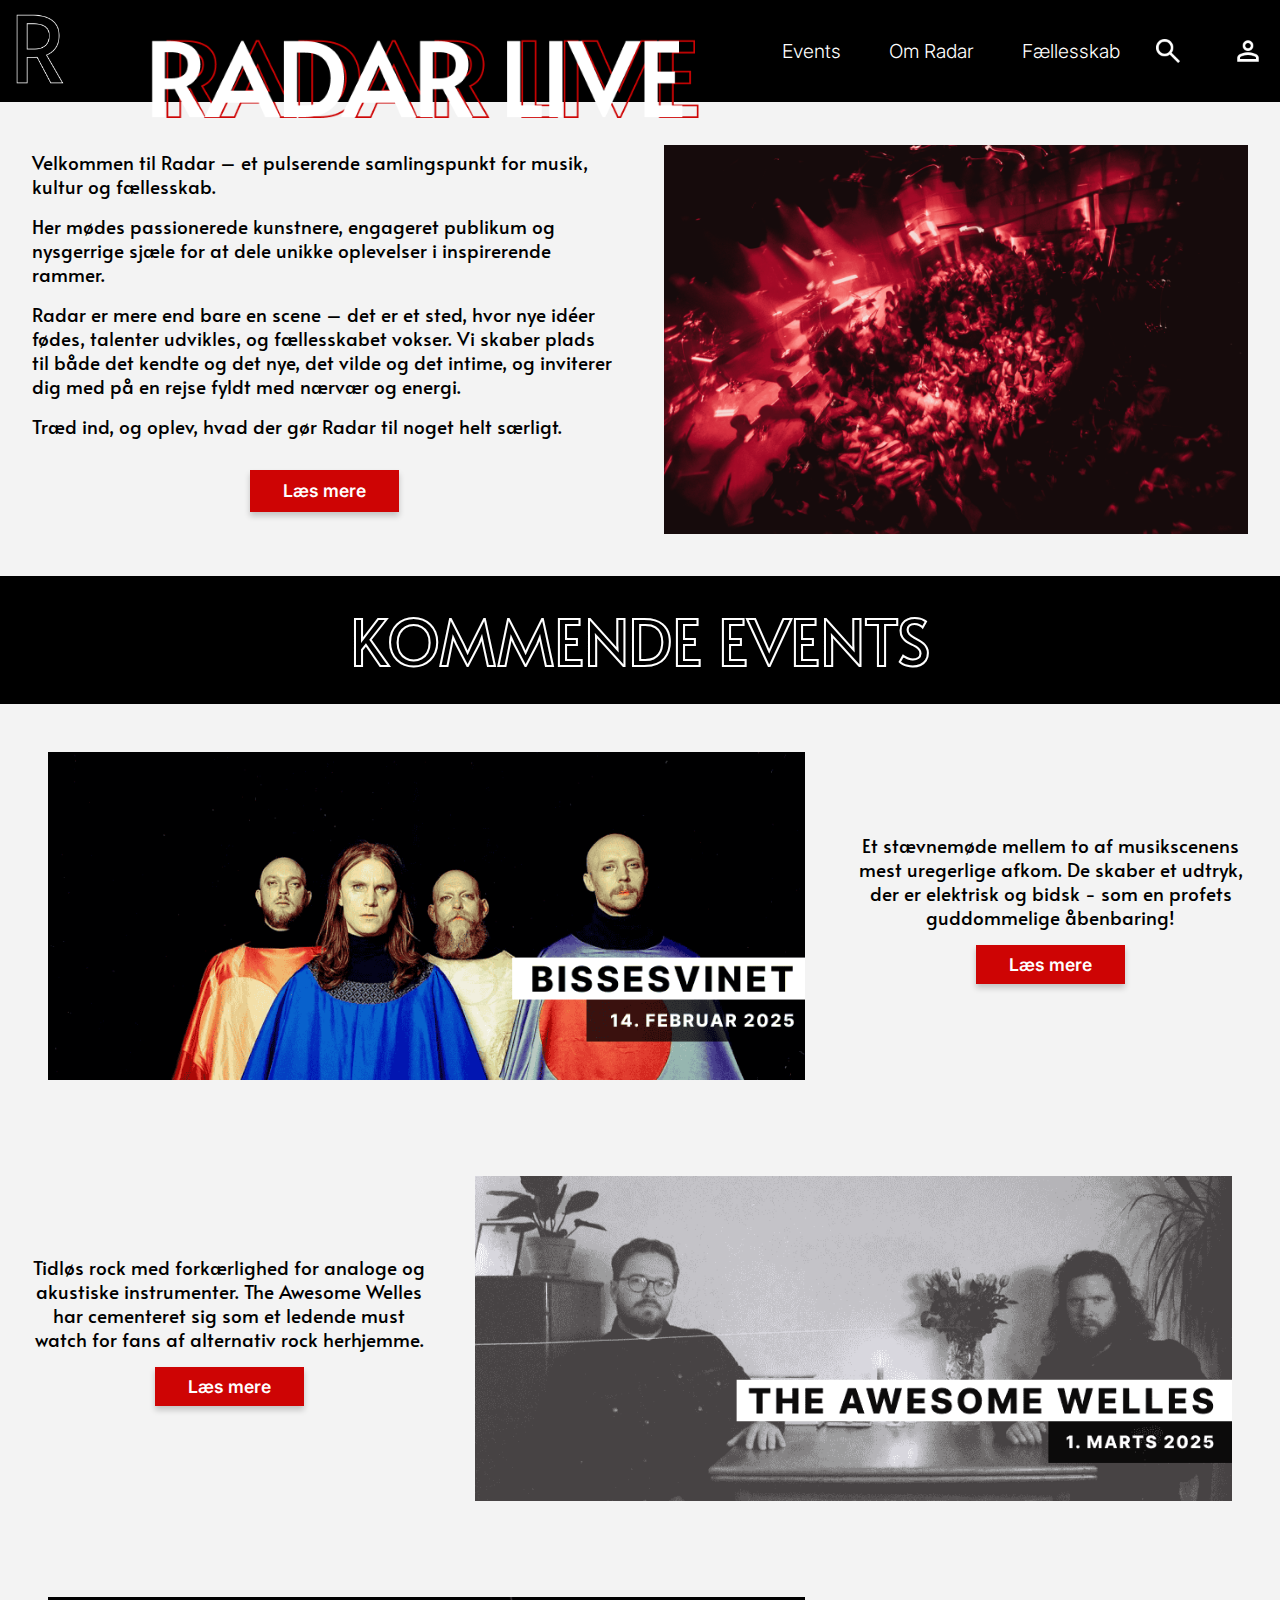
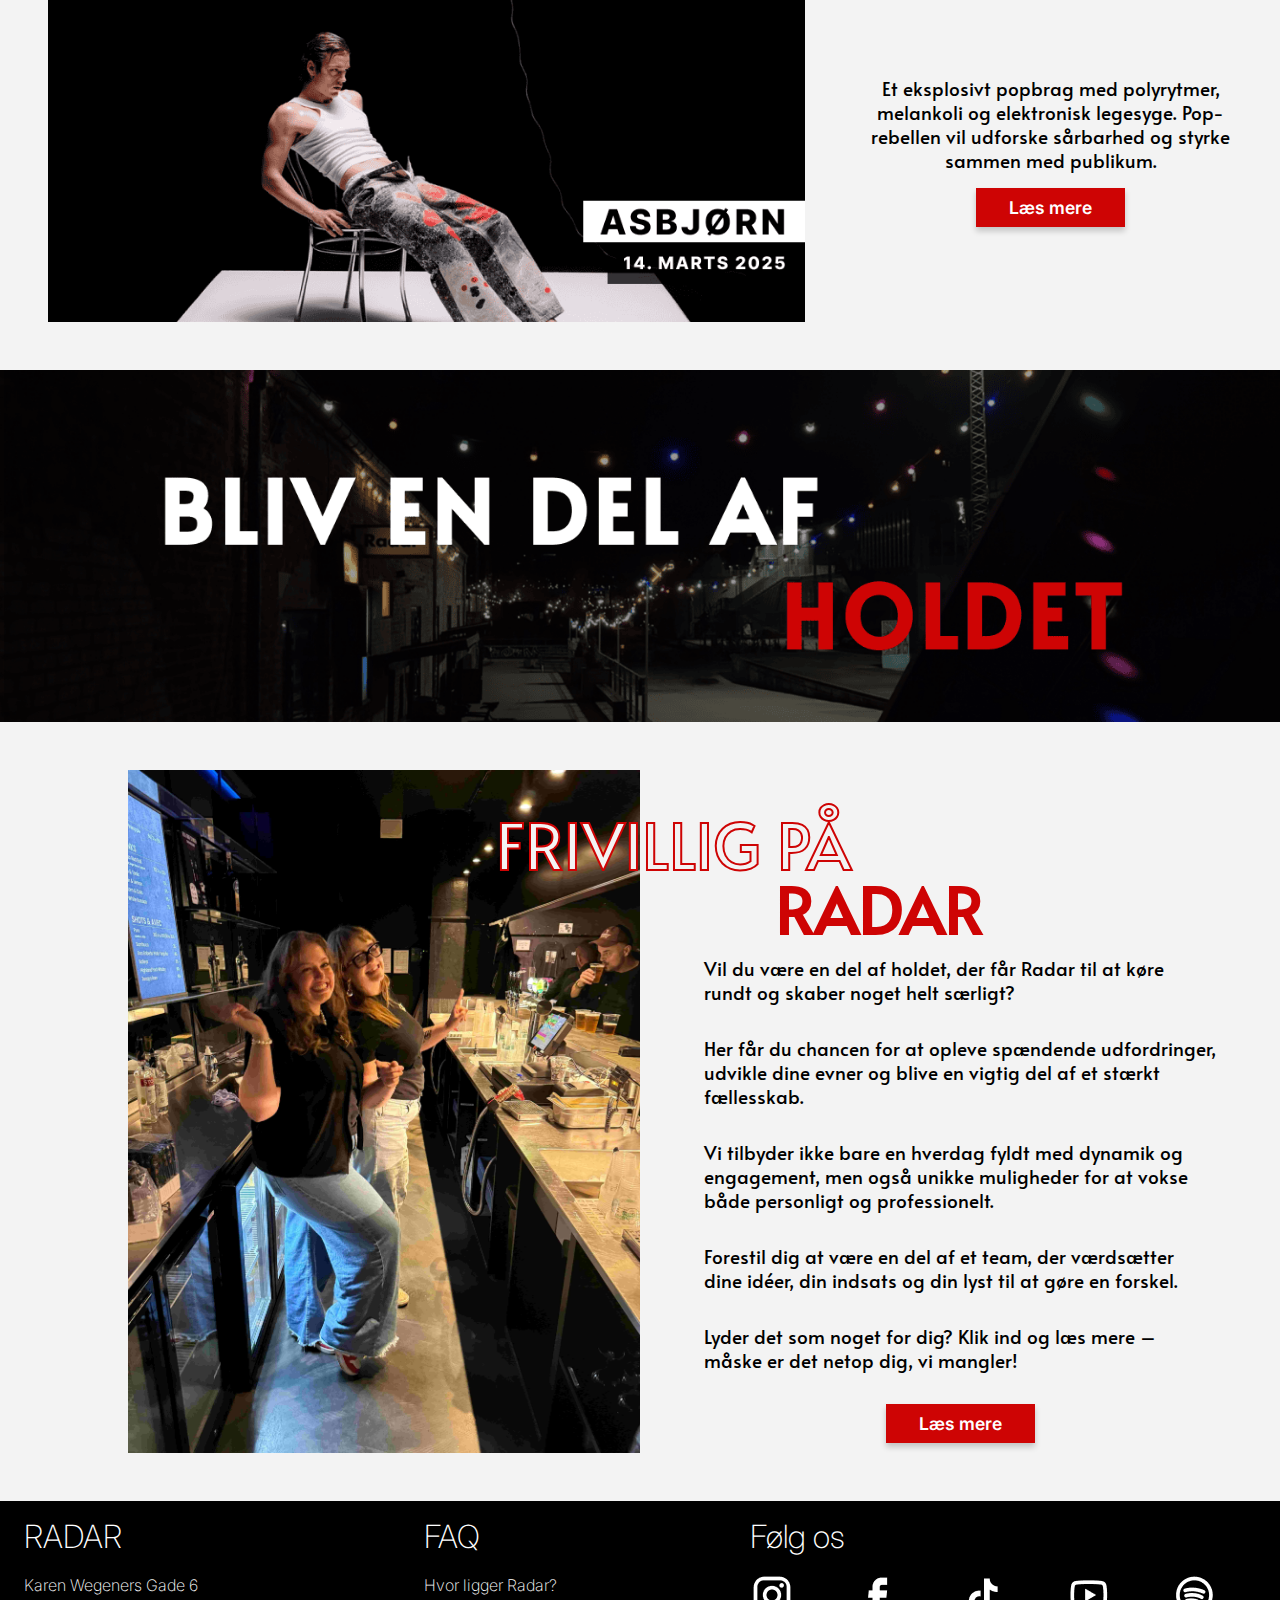
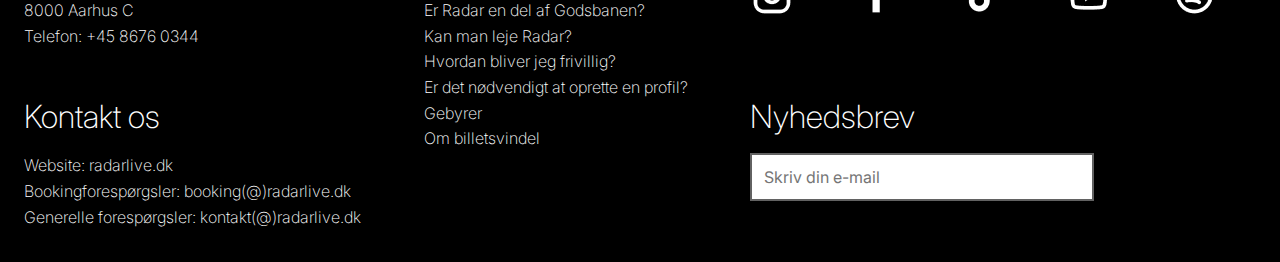
==== commit 435ed761: "Validering af kode (status)" ====
--- a/index.html
+++ b/index.html
@@ -32,31 +32,37 @@
           <img src="img/burgermenu.png" alt="Burgermenu" />
         </label>
 
-        <!-- Submenu -->
+        <!-- dropdown -->
         <div class="menu-items">
           <ul>
-            <li><a href="#">EVENTS</a></li>
-            <ul class="events-extra-items">
-              <li><a href="kalender.html">KALENDER</a></li>
-              <li><a href="#">TIDLIGERE EVENTS</a></li>
-              <li><a href="#">BOOK RADAR</a></li>
-            </ul>
-            <li><a href="#">OM RADAR</a></li>
-            <ul class="radar-extra-items">
-              <li><a href="om-os.html">OM OS</a></li>
-              <li><a href="#">STØT OS</a></li>
-              <li><a href="#">VORES TEAM</a></li>
-              <li><a href="#">NYHEDER</a></li>
-              <li><a href="#">LOKALE SAMARBEJDER</a></li>
-            </ul>
-            <li><a href="#">FÆLLESSKAB</a></li>
-            <ul class="faellesskab-extra-items">
-              <li><a href="#">BLIV FRIVILLIG</a></li>
-              <li><a href="bliv-medlem.html">BLIV MEDLEM</a></li>
-              <li><a href="#">RADAR-BLOG</a></li>
-              <li><a href="#">GALLERI</a></li>
-              <li><a href="#">MERCHANDISE</a></li>
-            </ul>
+            <li>
+              <a href="#">EVENTS</a>
+              <ul class="events-extra-items">
+                <li><a href="kalender.html">KALENDER</a></li>
+                <li><a href="#">TIDLIGERE EVENTS</a></li>
+                <li><a href="#">BOOK RADAR</a></li>
+              </ul>
+            </li>
+            <li>
+              <a href="#">OM RADAR</a>
+              <ul class="radar-extra-items">
+                <li><a href="om-os.html">OM OS</a></li>
+                <li><a href="#">STØT OS</a></li>
+                <li><a href="#">VORES TEAM</a></li>
+                <li><a href="#">NYHEDER</a></li>
+                <li><a href="#">LOKALE SAMARBEJDER</a></li>
+              </ul>
+            </li>
+            <li>
+              <a href="#">FÆLLESSKAB</a>
+              <ul class="faellesskab-extra-items">
+                <li><a href="#">BLIV FRIVILLIG</a></li>
+                <li><a href="bliv-medlem.html">BLIV MEDLEM</a></li>
+                <li><a href="#">RADAR-BLOG</a></li>
+                <li><a href="galleri.html">GALLERI</a></li>
+                <li><a href="#">MERCHANDISE</a></li>
+              </ul>
+            </li>
             <li><a href="#">MIN PROFIL</a></li>
             <li><a href="#">SØG</a></li>
             <li>
@@ -65,7 +71,7 @@
           </ul>
         </div>
 
-        <!-- menupunkterne -->
+        <!-- menupunkter desktop -->
         <div class="menupunkter">
           <a href="#">Events</a>
           <ul class="events-dropdown-menu">
@@ -92,7 +98,7 @@
             <li><a href="#">BLIV FRIVILLIG</a></li>
             <li><a href="bliv-medlem.html">BLIV MEDLEM</a></li>
             <li><a href="#">RADAR-BLOG</a></li>
-            <li><a href="#">GALLERI</a></li>
+            <li><a href="galleri.html">GALLERI</a></li>
             <li><a href="#">MERCHANDISE</a></li>
             <li>
               <a href="#"><img src="img/frivillig-knap.png" alt="Bliv frivillig knap" class="frivillig-dropdown-knap" /></a>
@@ -140,7 +146,7 @@
 
         <!-- første knap -->
         <div class="knap-container">
-          <a href="om-os.html"><button class="forside-knap">Læs mere</button></a>
+          <a href="om-os.html" class="forside-knap">Læs mere</a>
         </div>
       </section>
 
@@ -156,7 +162,7 @@
           </p>
           <p class="fjerde-linje-desktop">Træd ind, og oplev, hvad der gør Radar til noget helt særligt.</p>
           <div class="knap-container-desktop">
-            <a href="om-os.html"><button class="forside-knap">Læs mere</button></a>
+            <a href="om-os.html" class="forside-knap">Læs mere</a>
           </div>
         </div>
       </section>
@@ -164,7 +170,7 @@
       <!---------------------- koncertforslag mobil og tablet ---------------------->
       <!-- første banner -->
       <section>
-        <h1 class="kommende-events-banner">KOMMENDE EVENTS</h1>
+        <a href="kalender.html"><h1 class="kommende-events-banner">KOMMENDE EVENTS</h1></a>
       </section>
 
       <!-- bissesvinet -->
@@ -179,7 +185,7 @@
         <div class="bissesvinet-desktop">
           <img src="img/artister/bissesvinet-desktop.png" alt="Billede af Bissesvinet" class="artist-forside" />
           <p class="bissesvinet-tekst-desktop">
-            Et stævnemøde mellem to af musikscenens mest uregerlige afkom. De skaber et udtryk, der er elektrisk og bidsk - som en profets guddommelige åbenbaring!
+            Et stævnemøde mellem to af musikscenens mest uregerlige afkom. De skaber et udtryk, der er elektrisk og bidsk - som en profets guddommelige åbenbaring!
             <button class="desktop-forside-knap">Læs mere</button>
           </p>
         </div>
--- a/css/style.css
+++ b/css/style.css
@@ -8,10 +8,7 @@
 }
 
 /* prettier-ignore */
-html, body, div, span, applet, object, iframe, h1, h2, h3, h4, h5, h6, p, blockquote, pre, a, abbr, acronym, address, big, cite, code,
-del, dfn, em, img, ins, kbd, q, s, samp, small, strike, strong, sub, sup, tt, var, b, u, i, center, dl, dt, dd, ol, ul, li,
-fieldset, form, label, legend, table, caption, tbody, tfoot, thead, tr, th, td, article, aside, canvas, details, embed, figure, figcaption, 
-footer, header, hgroup, menu, nav, output, ruby, section, summary, time, mark, audio, video {
+html, body, div, span, applet, object, iframe, h1, h2, h3, h4, h5, h6, p, blockquote, pre, a, abbr, acronym, address, big, cite, code, del, dfn, em, img, ins, kbd, q, s, samp, small, strike, strong, sub, sup, tt, var, b, u, i, center, dl, dt, dd, ol, ul, li, fieldset, form, label, legend, table, caption, tbody, tfoot, thead, tr, th, td, article, aside, canvas, details, embed, figure, figcaption, footer, header, hgroup, menu, nav, output, ruby, section, summary, time, mark, audio, video {
 	margin: 0;
 	padding: 0;
 	border: 0;
@@ -35,8 +32,7 @@
 	quotes: none;
 }
 /* prettier-ignore */
-blockquote:before, blockquote:after,
-q:before, q:after {
+blockquote:before, blockquote:after, q:before, q:after {
 	content: '';
 	content: none;
 }
@@ -55,6 +51,10 @@
   overflow-x: hidden;
 }
 
+a {
+  text-decoration: none;
+}
+
 /* ------------------------------------------------ navigationsbar ------------------------------------------------ */
 /* -- navigation -- */
 .navigationsbar {
@@ -68,7 +68,6 @@
 
 /* -- logo -- */
 .lille-logo {
-  grid-area: "lille-logo";
   width: auto;
   max-width: 2rem;
 }
@@ -83,7 +82,6 @@
 .menu-ikon {
   display: block;
   width: 2rem;
-  grid-area: "burgermenu";
 }
 
 .menu-ikon img {
@@ -118,7 +116,18 @@
 }
 
 .menu-items li {
+  position: relative;
   padding: 0.5rem 0;
+}
+
+.menu-items li ul {
+  display: none; /* Skjul dropdown-menu som standard */
+  top: 100%;
+  left: 0;
+  background-color: #ce3434;
+  list-style: none;
+  padding: 0;
+  margin: 0;
 }
 
 .menu-items a {
@@ -133,28 +142,16 @@
   text-decoration: underline white;
 }
 
-/* Juster skrifttype for alle ekstra punkter */
+/* -- Juster skrifttype for alle ekstra punkter -- */
 .events-extra-items li a,
 .radar-extra-items li a,
 .faellesskab-extra-items li a {
   font-size: 1rem;
-  margin-left: 2rem;
-}
-
-.menu-items ul > li:first-child:hover + .events-extra-items,
-.events-extra-items:hover {
-  display: block;
-}
-
-/* Vis radar-extra-items ved hover over OM RADAR */
-.menu-items ul > li:nth-child(3):hover + .radar-extra-items,
-.radar-extra-items:hover {
-  display: block;
-}
-
-/* Vis faellesskab-extra-items ved hover over FÆLLESSKAB */
-.menu-items ul > li:nth-child(5):hover + .faellesskab-extra-items,
-.faellesskab-extra-items:hover {
+  margin-left: 1rem;
+}
+
+/* -- Vis dropdown-menu ved hover -- */
+.menu-items li:hover > ul {
   display: block;
 }
 
@@ -208,9 +205,7 @@
 
 /* -- skjul tablet og desktop indhold -- */
 /* prettier-ignore */
-.velkomst-tablet, .desktop-forside-knap, .velkomst-desktop, .bissesvinet-desktop,
-.taw-desktop, .asbjorn-desktop, .banner-tablet, .frivillig-banner,
-.frivillig-sektion-desktop, .emma-minna-desktop, .footer-desktop {
+.velkomst-tablet, .desktop-forside-knap, .velkomst-desktop, .bissesvinet-desktop, .taw-desktop, .asbjorn-desktop, .banner-tablet, .frivillig-banner, .frivillig-sektion-desktop, .emma-minna-desktop, .footer-desktop, .galleri-knap {
   display: none;
 }
 
@@ -224,7 +219,7 @@
 }
 
 /* prettier-ignore */
-.forside-knap, .desktop-forside-knap, .medlem-knap-desktop, .historie-knap, .stot-knap, .kalender-knap {
+.forside-knap, .desktop-forside-knap, .medlem-knap-desktop, .historie-knap, .stot-knap, .kalender-knap, .galleri-knap {
   background-color: #ce0404;
   border: 1px solid #ce0404;
   color: white;
@@ -518,7 +513,7 @@
   z-index: 1;
 }
 
-#historien-bag-rod-overskrift {
+.historien-bag-rod-overskrift {
   grid-column: 1;
   font-size: 3rem;
   color: #ce0404;
@@ -527,7 +522,7 @@
   line-height: 1;
 }
 
-#radar-outline-overskrift {
+.radar-outline-overskrift {
   grid-column: 1;
   font-size: 3rem;
   color: #f3f3f3;
@@ -546,7 +541,6 @@
 }
 
 .historie-mobil-tekst p {
-  grid-column: 1fr;
   margin: 0 2rem 1rem 2rem;
 }
 
@@ -573,7 +567,7 @@
 }
 
 /* -- overskrift -- */
-#stot-musikken-outline-overskrift {
+.stot-musikken-outline-overskrift {
   grid-column: 1 /-1;
   font-size: 2rem;
   color: transparent;
@@ -583,7 +577,7 @@
   line-height: 1;
 }
 
-#og-fa-outline-overskrift {
+.og-fa-outline-overskrift {
   grid-column: 1;
   font-size: 2rem;
   color: #f3f3f3;
@@ -594,7 +588,7 @@
   z-index: 1;
 }
 
-#fordele-rod-overskrift {
+.fordele-rod-overskrift {
   grid-column: 2;
   font-size: 2rem;
   color: #ce0404;
@@ -618,18 +612,19 @@
 /* ------------------------------------------------ kalender ------------------------------------------------ */
 
 /* prettier-ignore */
-.januar-sektion-tablet, .januar-sektion-desktop, .februar-sektion-tablet, .februar-sektion-desktop, .streg-desktop {
+.januar-sektion-tablet, .januar-sektion-desktop, .februar-sektion-tablet, .februar-sektion-desktop, .marts-sektion-desktop, .april-sektion-desktop, .maj-sektion-desktop, .streg-desktop, .desktop-kalender-overskrift {
   display: none;
 }
 /* -- overskrift -- */
-.kalender-overskrift {
+/* prettier-ignore */
+.kalender-overskrift, .desktop-kalender-overskrift {
   text-align: left;
   font-size: 3rem;
   margin: 2rem 0 1rem 2rem;
 }
 
 /* prettier-ignore */
-.januar-sektion-mobil, .februar-sektion-mobil {
+.januar-sektion-mobil, .februar-sektion-mobil, .galleri-sektion-mobil {
   display: grid;
   justify-content: center;
   margin-bottom: 3rem;
@@ -658,6 +653,39 @@
   margin-bottom: 3rem;
 }
 
+/* ------------------------------------------------ kalender ------------------------------------------------ */
+/* prettier-ignore */
+.galleri-sektion-tablet, .galleri-sektion-desktop, .galleri-intro-desktop {
+  display: none;
+}
+
+/* -- overskrift -- */
+.galleri-overskrift {
+  display: flex;
+  justify-content: start;
+  align-items: center;
+  gap: 1rem;
+  margin: 2.5rem 0 0 2rem; /* top, højre, bund, venstre */
+}
+
+.galleri-overskrift .outline-overskrift {
+  font-size: 3rem;
+  margin-left: 1rem;
+}
+
+/* -- tekst -- */
+.galleri-intro {
+  display: grid;
+  margin: 2rem 3rem;
+}
+
+/* -- styling af billeder -- */
+.galleri-mobil {
+  margin-top: 3rem;
+  width: 90%;
+  justify-self: center;
+}
+
 /* ------------------------------------------------ Media query for små tablets ------------------------------------------------ */
 @media (min-width: 600px) {
   /* ------------------------------------------------ navigationsbar ------------------------------------------------ */
@@ -678,7 +706,6 @@
 
   /* -- stort logo styling -- */
   .stort-logo {
-    grid-area: "stort-logo";
     display: block;
     max-width: 70%;
     height: auto;
@@ -706,7 +733,7 @@
   }
 
   /* prettier-ignore */
-  .forside-knap:hover, .desktop-forside-knap:hover, .medlem-knap-desktop:hover, .historie-knap:hover, .stot-knap:hover, .kalender-knap:hover {
+  .forside-knap:hover, .desktop-forside-knap:hover, .medlem-knap-desktop:hover, .historie-knap:hover, .stot-knap:hover, .kalender-knap:hover, .galleri-knap:hover {
     background-color: white;
     color: #9f0404;
     border: 1px solid;
@@ -774,7 +801,7 @@
 
   .outline-overskrift {
     grid-column: 1;
-    font-size: 3rem;
+    font-size: 4rem;
     color: transparent;
     -webkit-text-stroke: 2px #ce0404;
     text-align: start;
@@ -783,7 +810,7 @@
 
   .rod-overskrift {
     grid-column: 1;
-    font-size: 3rem;
+    font-size: 4rem;
     color: #ce0404;
     -webkit-text-stroke: 2px #ce0404;
     text-align: start;
@@ -792,7 +819,8 @@
 
   .radar-facade {
     display: grid;
-    width: 100%;
+    width: 70%;
+    justify-self: center;
     height: auto;
     padding: 2rem;
   }
@@ -824,7 +852,7 @@
   #fordele-overskrift {
     display: grid;
     grid-column: 2;
-    font-size: 3rem;
+    font-size: 3.5rem;
     color: #f3f3f3;
     -webkit-text-stroke: 2px #ce0404; /* 2px rødt omrids */
     text-align: start;
@@ -864,7 +892,7 @@
     display: none;
   }
 
-  #radar-outline-overskrift {
+  .radar-outline-overskrift {
     z-index: 2;
   }
 
@@ -896,12 +924,12 @@
 
   /* -- støt musikken sektion -- */
   /* prettier-ignore */
-  #stot-musikken-outline-overskrift, #og-fa-outline-overskrift, #fordele-rod-overskrift {
+  .stot-musikken-outline-overskrift, .og-fa-outline-overskrift, .fordele-rod-overskrift {
     font-size: 3rem;
     -webkit-text-stroke: 2px #ce0404;
   }
 
-  #stot-musikken-outline-overskrift {
+  .stot-musikken-outline-overskrift {
     margin-left: 5rem;
   }
 
@@ -913,13 +941,13 @@
   }
 
   /* ------------------------------------------------ kalender ------------------------------------------------ */
-  .januar-sektion-mobil,
-  .februar-sektion-mobil {
+  /* prettier-ignore */
+  .januar-sektion-mobil, .februar-sektion-mobil, .desktop-kalender-overskrift {
     display: none;
   }
 
-  .januar-sektion-tablet,
-  .februar-sektion-tablet {
+  /* prettier-ignore */
+  .januar-sektion-tablet, .februar-sektion-tablet {
     display: grid;
     grid-template-columns: 1fr 1fr;
     justify-items: center;
@@ -943,22 +971,52 @@
 
   .laes-mere-overlay {
     position: absolute;
-    top: 50%;
+    top: 55%; /* pga. margin i toppen skal den længere ned for at være centreret */
     left: 50%;
     transform: translate(-50%, -50%);
-    background-color: rgba(206, 4, 4, 0.9); /* semi-transparent rød baggrund */
+    background-color: rgba(206, 4, 4, 0.9); /* rød baggrund */
     color: white;
     font-family: "Inter", sans-serif;
     font-weight: bold;
     font-size: 1.2rem;
     padding: 0.5rem 1rem;
     text-align: center;
-    opacity: 0; /* usynlig teksten til at starte med */
+    opacity: 0; /* usynlig tekst til at starte med */
     transition: opacity 0.3s ease; /* glidende overgang for visning */
   }
 
   .kalender-billede-container:hover .laes-mere-overlay {
     opacity: 1; /* Viser teksten ved hover */
+  }
+
+  /* ------------------------------------------------ galleri ------------------------------------------------ */
+  /* prettier-ignore */
+  .galleri-sektion-mobil, .galleri-sektion-desktop, .galleri-intro {
+    display: none;
+  }
+
+  .galleri-overskrift .outline-overskrift {
+    font-size: 4rem;
+    margin-left: 1rem;
+  }
+
+  .galleri-intro-desktop {
+    display: grid;
+    margin: 2rem 3rem 2rem 3rem;
+  }
+
+  .galleri-sektion-tablet {
+    display: grid;
+    grid-template-columns: 1fr 1fr;
+    justify-items: center;
+    margin: 3rem;
+    gap: 4rem;
+    row-gap: 4rem;
+  }
+
+  .galleri-tablet {
+    display: block;
+    width: 100%;
   }
 }
 
@@ -986,7 +1044,6 @@
 
   /* -- stort logo styling -- */
   .stort-logo {
-    grid-area: "stort-logo";
     display: block;
     max-width: 85%;
     height: auto;
@@ -1003,7 +1060,6 @@
 
   /* -- menupunkter styling -- */
   .menupunkter {
-    grid-area: "menupunkter";
     display: flex;
     position: relative;
     justify-content: flex-end;
@@ -1089,7 +1145,6 @@
 
   /* -- søg og profil ikon styling samlet -- */
   .ikoner {
-    grid-area: "ikoner";
     display: flex;
     justify-content: flex-end;
     gap: 3rem;
@@ -1097,7 +1152,7 @@
 
   /* -- understreget når man er inde på menupunktet -- */
   /* prettier-ignore */
-  #faellesskab, #omos {
+  #faellesskab, #omradar, #events {
     text-decoration: underline red;
   }
 
@@ -1509,14 +1564,14 @@
   }
 
   /* -- ovverskrift historien bag -- */
-  #radar-outline-overskrift {
+  .radar-outline-overskrift {
     font-size: 4.5rem;
     margin-right: 12rem;
     z-index: 1;
   }
 
   /* -- overskrift radar -- */
-  #historien-bag-rod-overskrift {
+  .historien-bag-rod-overskrift {
     font-size: 4.5rem;
     justify-self: center;
     margin-left: 31.5rem;
@@ -1553,17 +1608,17 @@
   }
 
   /* -- overskrift -- */
-  #stot-musikken-outline-overskrift {
+  .stot-musikken-outline-overskrift {
     font-size: 5rem;
     margin-left: 3rem;
   }
 
-  #og-fa-outline-overskrift {
+  .og-fa-outline-overskrift {
     font-size: 5rem;
     margin-right: -6rem;
   }
 
-  #fordele-rod-overskrift {
+  .fordele-rod-overskrift {
     font-size: 5rem;
     margin-left: 6rem;
   }
@@ -1603,14 +1658,19 @@
     display: none;
   }
 
-  .kalender-overskrift {
+  .desktop-kalender-overskrift {
+    display: grid;
+  }
+
+  /* prettier-ignore */
+  .kalender-overskrift, .desktop-kalender-overskrift {
     font-size: 4rem;
     margin-bottom: 3rem;
   }
 
   /* -- måneder -- */
   /* prettier-ignore */
-  .januar-sektion-desktop, .februar-sektion-desktop {
+  .januar-sektion-desktop, .februar-sektion-desktop, .marts-sektion-desktop, .april-sektion-desktop, .maj-sektion-desktop {
     display: grid;
     grid-template-columns: 1fr 1fr 1fr;
   }
@@ -1640,11 +1700,6 @@
     padding-left: 2rem;
   }
 
-  .kalender-billede-desktop {
-    display: block;
-    transition: filter 0.3s ease; /* Glidende overgang ved sløring */
-  }
-
   .streg-desktop {
     display: grid;
   }
@@ -1652,4 +1707,48 @@
   .horisontal-streg {
     margin: 0 0 2rem 0;
   }
-}
+
+  /* ------------------------------------------------ galleri ------------------------------------------------ */
+  /* prettier-ignore */
+  .galleri-sektion-mobil, .galleri-sektion-tablet {
+    display: none;
+  }
+
+  .galleri-overskrift .outline-overskrift {
+    font-size: 5rem;
+    margin-left: 2.8rem;
+  }
+
+  .galleri-intro-desktop {
+    margin: 2rem 3rem 4rem 5rem;
+  }
+
+  .galleri-sektion-desktop {
+    display: grid;
+    grid-template-columns: 1fr 1fr 1fr;
+    row-gap: 6rem;
+    margin-left: 2rem;
+  }
+
+  .galleri-desktop {
+    width: 80%;
+    padding-left: 3rem;
+  }
+
+  /* -- tekst under billederne -- */
+  .artist-tekst {
+    font-size: 1rem;
+    margin-left: 3rem;
+  }
+
+  .dato-tekst {
+    font-size: 0.8rem;
+    margin-left: 3rem;
+  }
+
+  .galleri-knap {
+    display: grid;
+    max-width: fit-content;
+    margin: 3rem auto;
+  }
+}
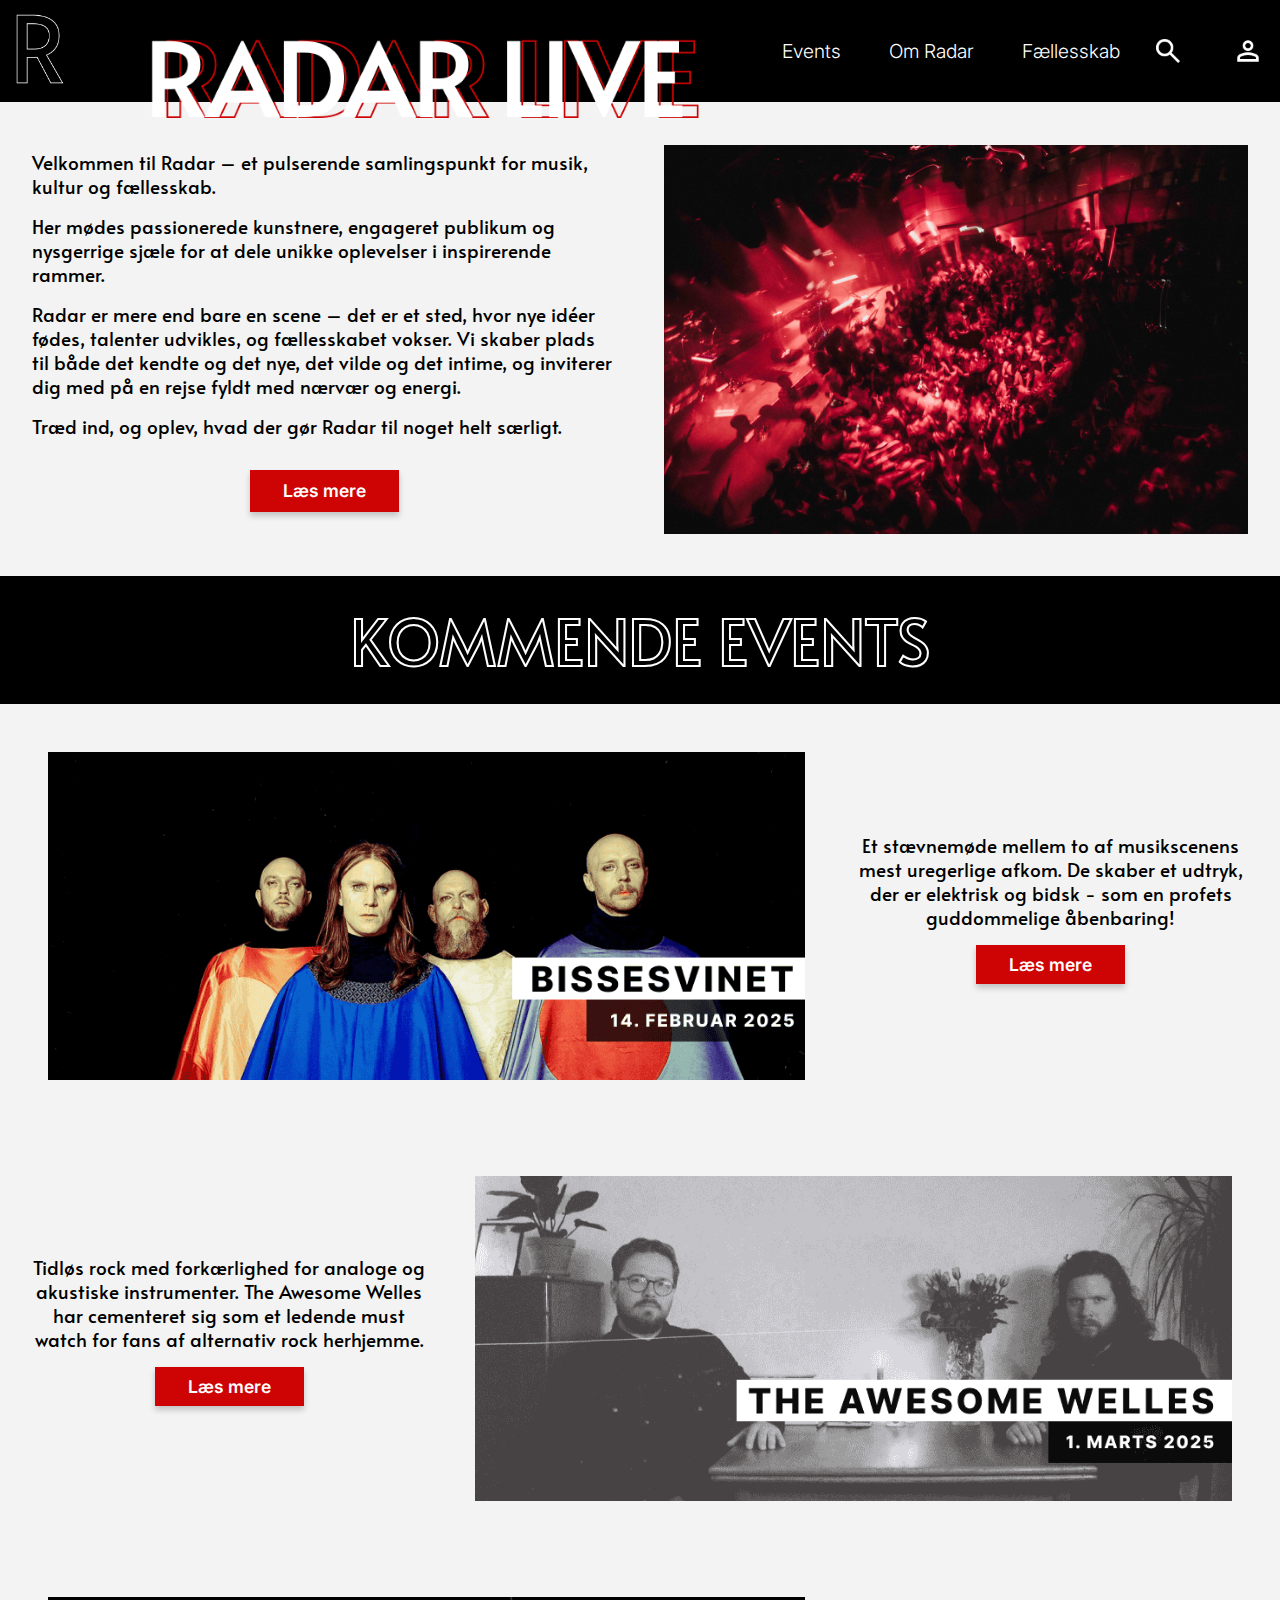
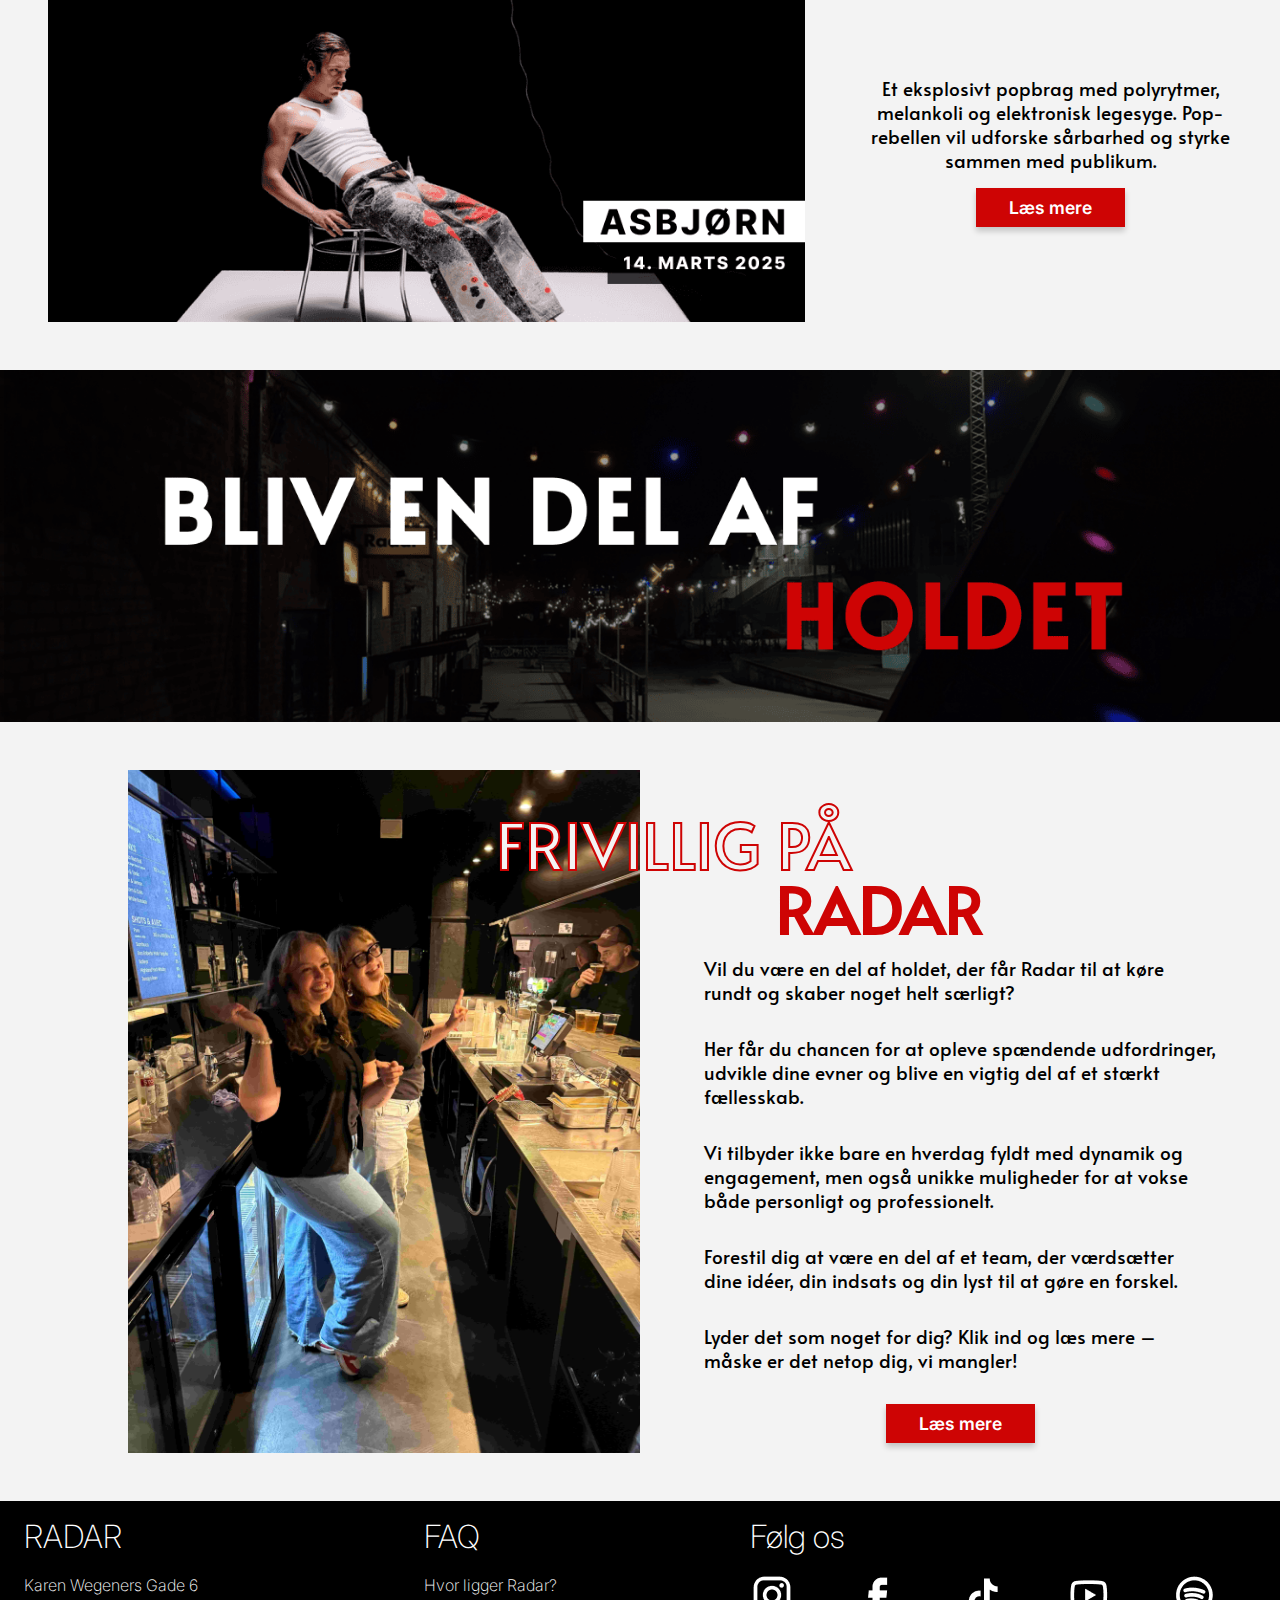
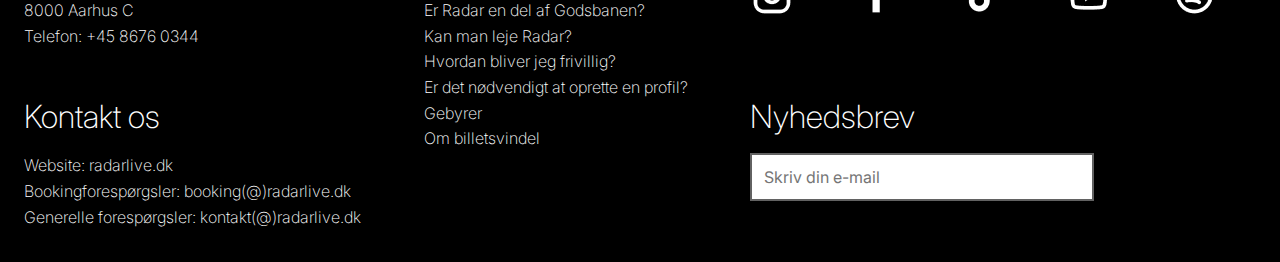
==== commit 8d0a2c95: "Opdatering af forside-billede" ====
--- a/index.html
+++ b/index.html
@@ -4,6 +4,7 @@
     <meta charset="UTF-8" />
     <meta name="viewport" content="width=device-width, initial-scale=1.0" />
     <title>RADAR LIVE</title>
+    <meta name="description" content="Radar er Aarhus' lokale spillested for alternativ kultur og musik. Oplev koncerter, bliv frivillig, og vær en del af et fællesskab, hvor kulturen blomstrer." />
     <link rel="icon" type="image/png" href="img/sort-lille-logo.png" />
     <!--CSS-->
     <link rel="stylesheet" href="css/style.css" />
@@ -119,7 +120,7 @@
       <!---------------------- velkomst til mobil ---------------------->
       <section class="velkomst-mobil">
         <!-- billede taget af Jens Nordhausen -->
-        <img src="img/forsidebillede-rod.png" alt="Billede af publikum" class="rod-forsidebillede" />
+        <img src="img/forsidebillede-rod.jpg" alt="Billede af publikum" class="rod-forsidebillede" />
 
         <!-- overskrift -->
         <h1 id="velkomst-outline-overskrift">VELKOMMEN TIL</h1>
@@ -152,7 +153,7 @@
 
       <!---------------------- velkomst til desktop ---------------------->
       <section class="velkomst-desktop">
-        <img src="img/forsidebillede-rod.png" alt="Billede af publikum" class="rod-forsidebillede-desktop" />
+        <img src="img/forsidebillede-rod.jpg" alt="Billede af publikum" class="rod-forsidebillede-desktop" />
         <div class="forside-tekst-desktop">
           <p id="forste-linje-desktop">Velkommen til Radar – et pulserende samlingspunkt for musik, kultur og fællesskab.</p>
           <p class="anden-linje-desktop">Her mødes passionerede kunstnere, engageret publikum og nysgerrige sjæle for at dele unikke oplevelser i inspirerende rammer.</p>
--- a/css/style.css
+++ b/css/style.css
@@ -918,7 +918,7 @@
   }
 
   .foto-bar-desktop img {
-    height: 60vh; /* 40% af viewportens højde */
+    height: 60vh; /* 60% af viewportens højde */
     margin-bottom: 3rem;
   }
 
